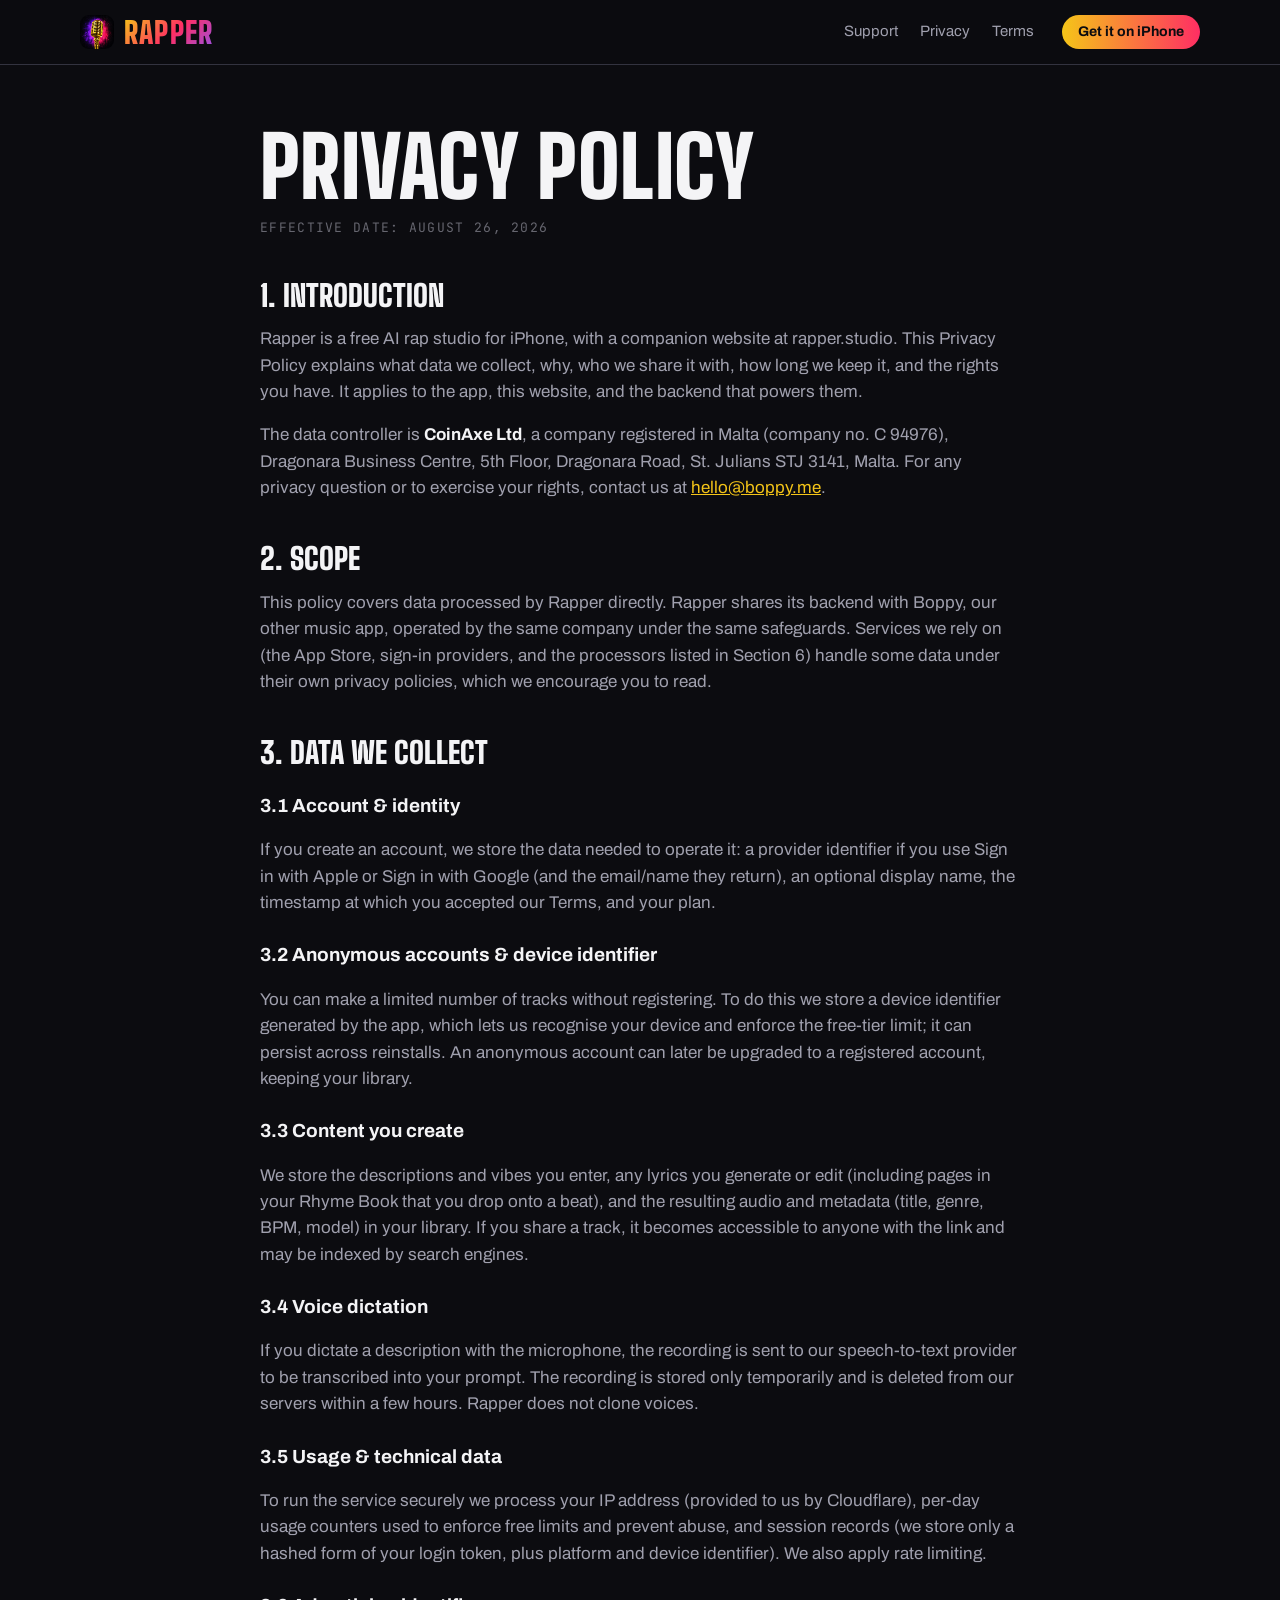
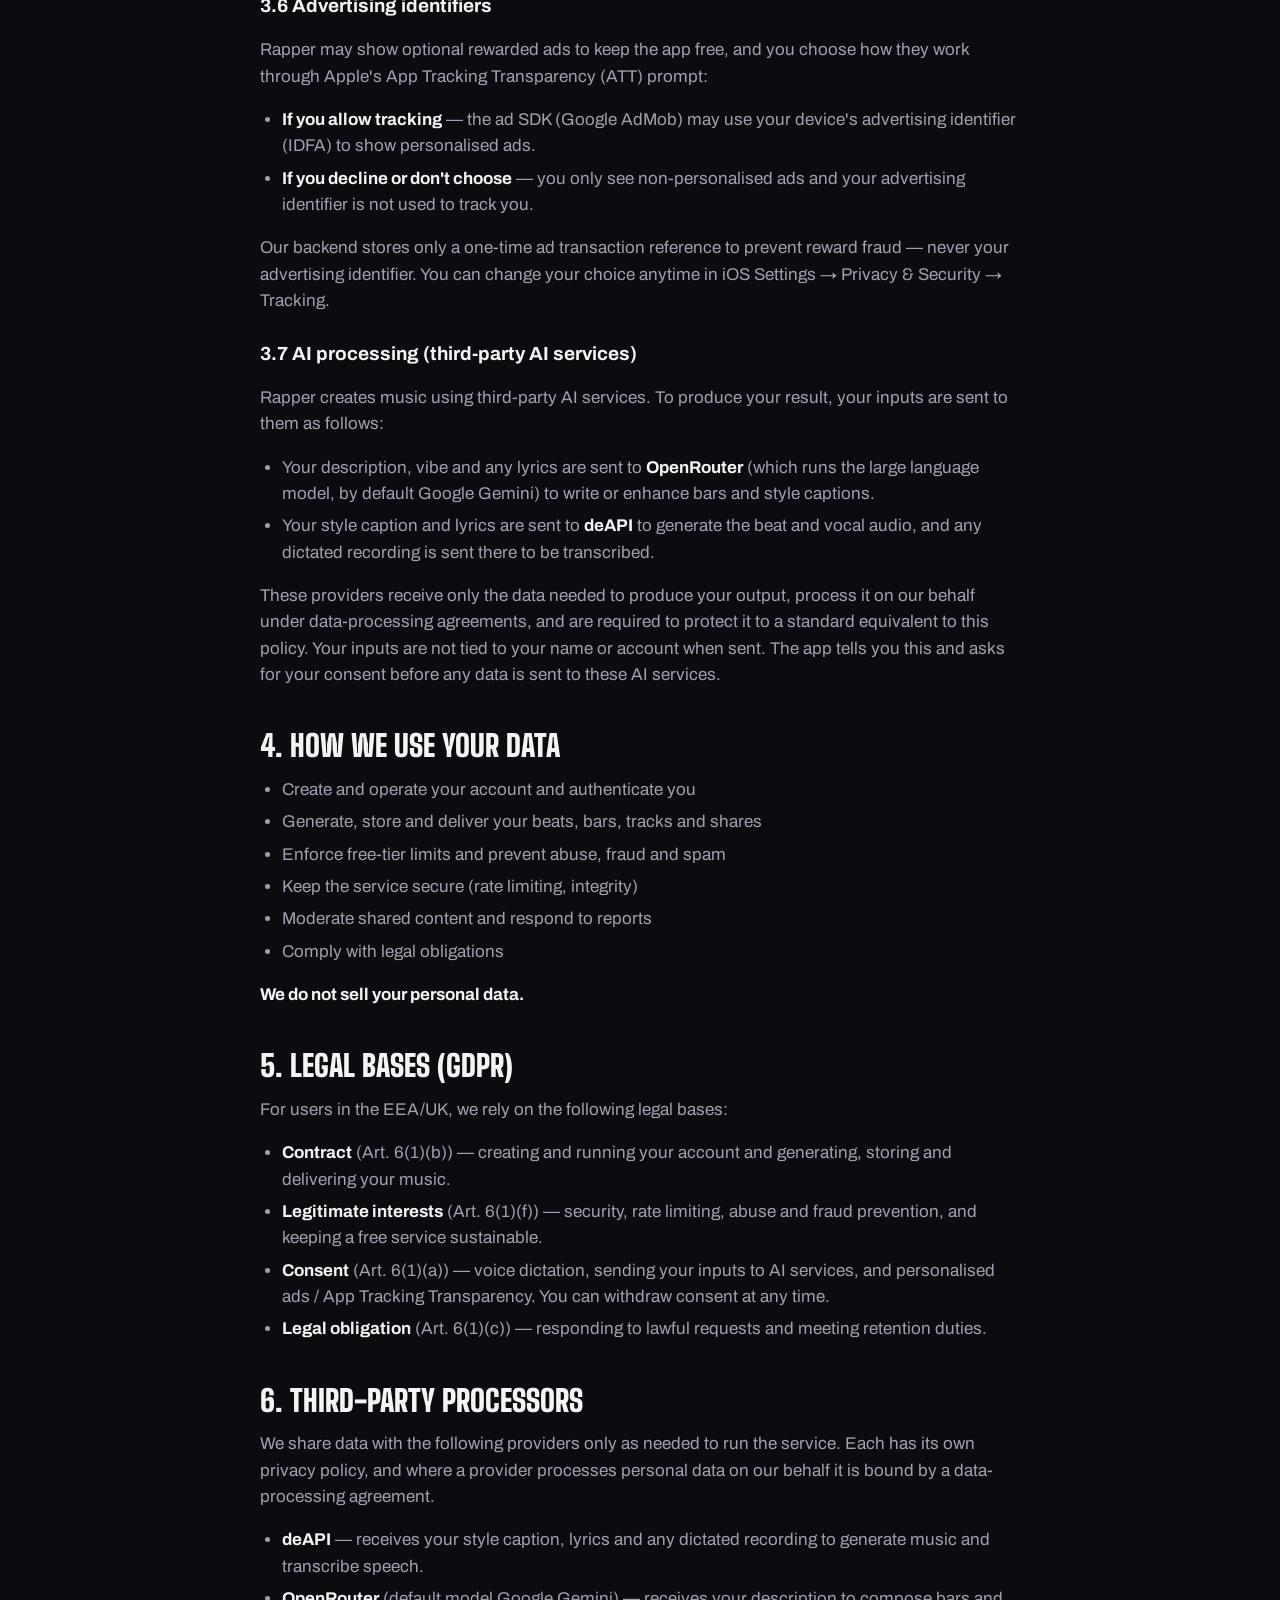
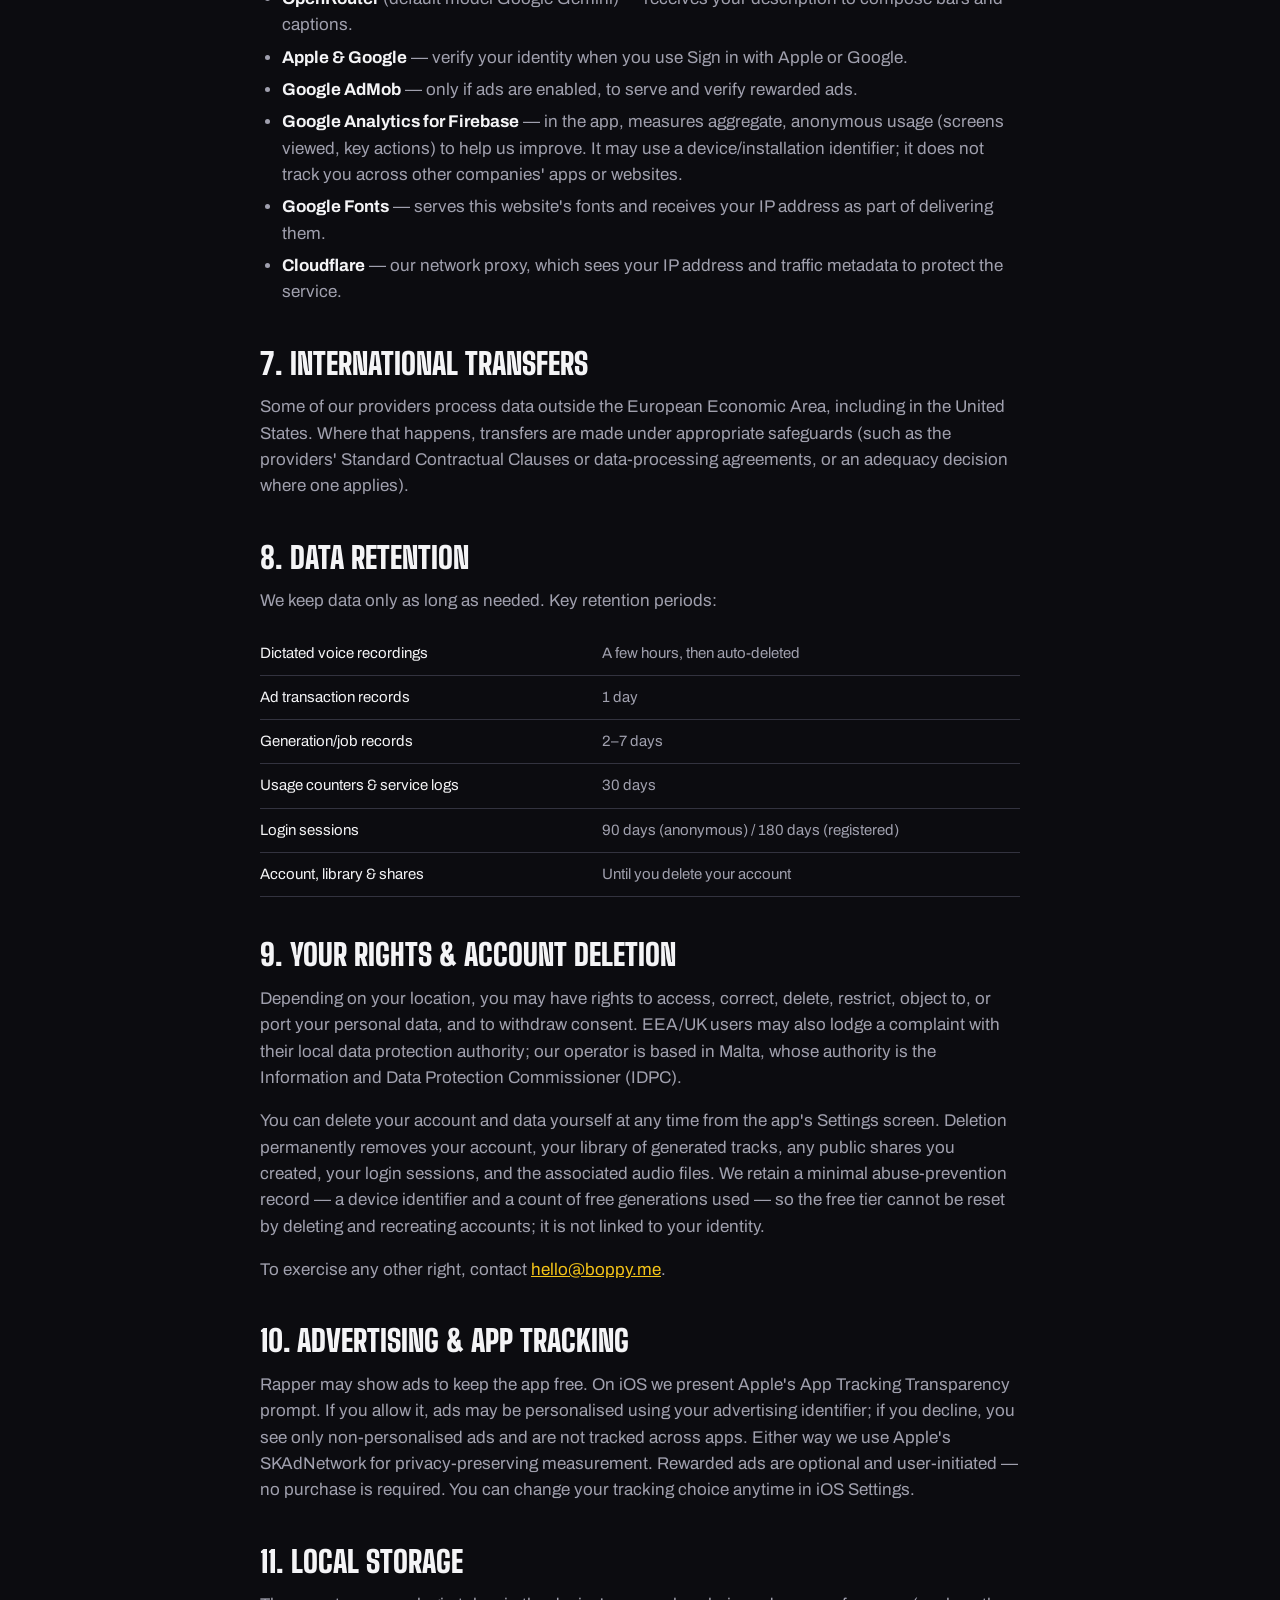
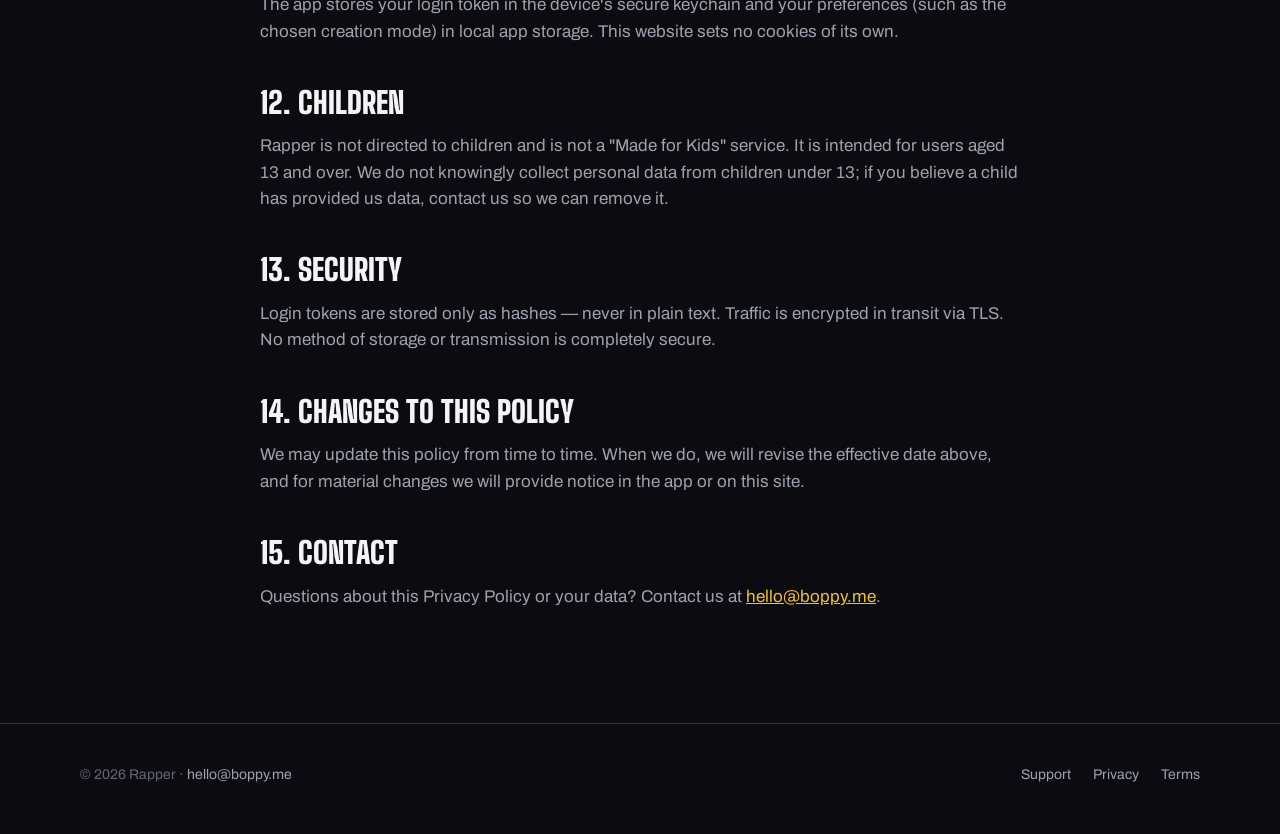
==== privacy.html @ 1fb48055 "rapper.studio — landing, privacy, terms, support Co-Authored-By: Claude Fable 5 <noreply@anthropic.c" ====
<!doctype html><html lang="en"><head><title>Privacy Policy — Rapper</title><meta name="description" content="How Rapper handles your data: what we collect, why, who we share it with, and your rights.">
<meta charset="utf-8">
<meta name="viewport" content="width=device-width, initial-scale=1">
<meta name="theme-color" content="#0C0C10">
<link rel="icon" href="/assets/favicon.png" type="image/png">
<link rel="apple-touch-icon" href="/assets/apple-touch-icon.png">
<link rel="preconnect" href="https://fonts.googleapis.com">
<link rel="preconnect" href="https://fonts.gstatic.com" crossorigin>
<link href="https://fonts.googleapis.com/css2?family=Big+Shoulders+Display:wght@900&family=Archivo:wght@400;700&family=JetBrains+Mono:wght@400;700&display=swap" rel="stylesheet">
<link rel="stylesheet" href="/style.css">
</head><body>
<header class="nav">
  <div class="wrap">
    <a class="wordmark" href="/"><img src="/assets/favicon.png" alt="" width="34" height="34"><span>RAPPER</span></a>
    <nav class="nav-links">
      <a href="/support.html">Support</a>
      <a href="/privacy.html">Privacy</a>
      <a href="/terms.html">Terms</a>
    </nav>
    <a class="btn small" href="https://apps.apple.com/app/id6785290009">Get it on iPhone</a>
  </div>
</header>
<main class="wrap prose">
<h1>Privacy Policy</h1>
<p class="meta">Effective date: August 26, 2026</p>

<h2>1. Introduction</h2>
<p>Rapper is a free AI rap studio for iPhone, with a companion website at rapper.studio. This Privacy Policy explains what data we collect, why, who we share it with, how long we keep it, and the rights you have. It applies to the app, this website, and the backend that powers them.</p>
<p>The data controller is <strong>CoinAxe Ltd</strong>, a company registered in Malta (company no. C 94976), Dragonara Business Centre, 5th Floor, Dragonara Road, St. Julians STJ 3141, Malta. For any privacy question or to exercise your rights, contact us at <a href="mailto:hello@boppy.me">hello@boppy.me</a>.</p>

<h2>2. Scope</h2>
<p>This policy covers data processed by Rapper directly. Rapper shares its backend with Boppy, our other music app, operated by the same company under the same safeguards. Services we rely on (the App Store, sign-in providers, and the processors listed in Section 6) handle some data under their own privacy policies, which we encourage you to read.</p>

<h2>3. Data we collect</h2>
<h3>3.1 Account &amp; identity</h3>
<p>If you create an account, we store the data needed to operate it: a provider identifier if you use Sign in with Apple or Sign in with Google (and the email/name they return), an optional display name, the timestamp at which you accepted our Terms, and your plan.</p>
<h3>3.2 Anonymous accounts &amp; device identifier</h3>
<p>You can make a limited number of tracks without registering. To do this we store a device identifier generated by the app, which lets us recognise your device and enforce the free-tier limit; it can persist across reinstalls. An anonymous account can later be upgraded to a registered account, keeping your library.</p>
<h3>3.3 Content you create</h3>
<p>We store the descriptions and vibes you enter, any lyrics you generate or edit (including pages in your Rhyme Book that you drop onto a beat), and the resulting audio and metadata (title, genre, BPM, model) in your library. If you share a track, it becomes accessible to anyone with the link and may be indexed by search engines.</p>
<h3>3.4 Voice dictation</h3>
<p>If you dictate a description with the microphone, the recording is sent to our speech-to-text provider to be transcribed into your prompt. The recording is stored only temporarily and is deleted from our servers within a few hours. Rapper does not clone voices.</p>
<h3>3.5 Usage &amp; technical data</h3>
<p>To run the service securely we process your IP address (provided to us by Cloudflare), per-day usage counters used to enforce free limits and prevent abuse, and session records (we store only a hashed form of your login token, plus platform and device identifier). We also apply rate limiting.</p>
<h3>3.6 Advertising identifiers</h3>
<p>Rapper may show optional rewarded ads to keep the app free, and you choose how they work through Apple's App Tracking Transparency (ATT) prompt:</p>
<ul>
<li><strong>If you allow tracking</strong> — the ad SDK (Google AdMob) may use your device's advertising identifier (IDFA) to show personalised ads.</li>
<li><strong>If you decline or don't choose</strong> — you only see non-personalised ads and your advertising identifier is not used to track you.</li>
</ul>
<p>Our backend stores only a one-time ad transaction reference to prevent reward fraud — never your advertising identifier. You can change your choice anytime in iOS Settings → Privacy &amp; Security → Tracking.</p>
<h3>3.7 AI processing (third-party AI services)</h3>
<p>Rapper creates music using third-party AI services. To produce your result, your inputs are sent to them as follows:</p>
<ul>
<li>Your description, vibe and any lyrics are sent to <strong>OpenRouter</strong> (which runs the large language model, by default Google Gemini) to write or enhance bars and style captions.</li>
<li>Your style caption and lyrics are sent to <strong>deAPI</strong> to generate the beat and vocal audio, and any dictated recording is sent there to be transcribed.</li>
</ul>
<p>These providers receive only the data needed to produce your output, process it on our behalf under data-processing agreements, and are required to protect it to a standard equivalent to this policy. Your inputs are not tied to your name or account when sent. The app tells you this and asks for your consent before any data is sent to these AI services.</p>

<h2>4. How we use your data</h2>
<ul>
<li>Create and operate your account and authenticate you</li>
<li>Generate, store and deliver your beats, bars, tracks and shares</li>
<li>Enforce free-tier limits and prevent abuse, fraud and spam</li>
<li>Keep the service secure (rate limiting, integrity)</li>
<li>Moderate shared content and respond to reports</li>
<li>Comply with legal obligations</li>
</ul>
<p><strong>We do not sell your personal data.</strong></p>

<h2>5. Legal bases (GDPR)</h2>
<p>For users in the EEA/UK, we rely on the following legal bases:</p>
<ul>
<li><strong>Contract</strong> (Art. 6(1)(b)) — creating and running your account and generating, storing and delivering your music.</li>
<li><strong>Legitimate interests</strong> (Art. 6(1)(f)) — security, rate limiting, abuse and fraud prevention, and keeping a free service sustainable.</li>
<li><strong>Consent</strong> (Art. 6(1)(a)) — voice dictation, sending your inputs to AI services, and personalised ads / App Tracking Transparency. You can withdraw consent at any time.</li>
<li><strong>Legal obligation</strong> (Art. 6(1)(c)) — responding to lawful requests and meeting retention duties.</li>
</ul>

<h2>6. Third-party processors</h2>
<p>We share data with the following providers only as needed to run the service. Each has its own privacy policy, and where a provider processes personal data on our behalf it is bound by a data-processing agreement.</p>
<ul>
<li><strong>deAPI</strong> — receives your style caption, lyrics and any dictated recording to generate music and transcribe speech.</li>
<li><strong>OpenRouter</strong> (default model Google Gemini) — receives your description to compose bars and captions.</li>
<li><strong>Apple &amp; Google</strong> — verify your identity when you use Sign in with Apple or Google.</li>
<li><strong>Google AdMob</strong> — only if ads are enabled, to serve and verify rewarded ads.</li>
<li><strong>Google Analytics for Firebase</strong> — in the app, measures aggregate, anonymous usage (screens viewed, key actions) to help us improve. It may use a device/installation identifier; it does not track you across other companies' apps or websites.</li>
<li><strong>Google Fonts</strong> — serves this website's fonts and receives your IP address as part of delivering them.</li>
<li><strong>Cloudflare</strong> — our network proxy, which sees your IP address and traffic metadata to protect the service.</li>
</ul>

<h2>7. International transfers</h2>
<p>Some of our providers process data outside the European Economic Area, including in the United States. Where that happens, transfers are made under appropriate safeguards (such as the providers' Standard Contractual Clauses or data-processing agreements, or an adequacy decision where one applies).</p>

<h2>8. Data retention</h2>
<p>We keep data only as long as needed. Key retention periods:</p>
<table>
<tr><td>Dictated voice recordings</td><td>A few hours, then auto-deleted</td></tr>
<tr><td>Ad transaction records</td><td>1 day</td></tr>
<tr><td>Generation/job records</td><td>2–7 days</td></tr>
<tr><td>Usage counters &amp; service logs</td><td>30 days</td></tr>
<tr><td>Login sessions</td><td>90 days (anonymous) / 180 days (registered)</td></tr>
<tr><td>Account, library &amp; shares</td><td>Until you delete your account</td></tr>
</table>

<h2>9. Your rights &amp; account deletion</h2>
<p>Depending on your location, you may have rights to access, correct, delete, restrict, object to, or port your personal data, and to withdraw consent. EEA/UK users may also lodge a complaint with their local data protection authority; our operator is based in Malta, whose authority is the Information and Data Protection Commissioner (IDPC).</p>
<p>You can delete your account and data yourself at any time from the app's Settings screen. Deletion permanently removes your account, your library of generated tracks, any public shares you created, your login sessions, and the associated audio files. We retain a minimal abuse-prevention record — a device identifier and a count of free generations used — so the free tier cannot be reset by deleting and recreating accounts; it is not linked to your identity.</p>
<p>To exercise any other right, contact <a href="mailto:hello@boppy.me">hello@boppy.me</a>.</p>

<h2>10. Advertising &amp; App Tracking</h2>
<p>Rapper may show ads to keep the app free. On iOS we present Apple's App Tracking Transparency prompt. If you allow it, ads may be personalised using your advertising identifier; if you decline, you see only non-personalised ads and are not tracked across apps. Either way we use Apple's SKAdNetwork for privacy-preserving measurement. Rewarded ads are optional and user-initiated — no purchase is required. You can change your tracking choice anytime in iOS Settings.</p>

<h2>11. Local storage</h2>
<p>The app stores your login token in the device's secure keychain and your preferences (such as the chosen creation mode) in local app storage. This website sets no cookies of its own.</p>

<h2>12. Children</h2>
<p>Rapper is not directed to children and is not a "Made for Kids" service. It is intended for users aged 13 and over. We do not knowingly collect personal data from children under 13; if you believe a child has provided us data, contact us so we can remove it.</p>

<h2>13. Security</h2>
<p>Login tokens are stored only as hashes — never in plain text. Traffic is encrypted in transit via TLS. No method of storage or transmission is completely secure.</p>

<h2>14. Changes to this policy</h2>
<p>We may update this policy from time to time. When we do, we will revise the effective date above, and for material changes we will provide notice in the app or on this site.</p>

<h2>15. Contact</h2>
<p>Questions about this Privacy Policy or your data? Contact us at <a href="mailto:hello@boppy.me">hello@boppy.me</a>.</p>
</main>
<footer>
  <div class="wrap">
    <span>© 2026 Rapper · <a href="mailto:hello@boppy.me">hello@boppy.me</a></span>
    <nav>
      <a href="/support.html">Support</a>
      <a href="/privacy.html">Privacy</a>
      <a href="/terms.html">Terms</a>
    </nav>
  </div>
</footer>
</body>
</html>
---- style.css ----
/* rapper.studio — palette lifted straight from the app's Theme.swift */
:root {
  --ink: #0C0C10;
  --ink-2: #141019;
  --surface: #16161D;
  --surface-2: #1F1F29;
  --border: #33333F;
  --gold: #F5C518;
  --magenta: #FF2E63;
  --violet: #9D4EDD;
  --lime: #D7FF3E;
  --text: #F4F4F6;
  --text-2: #A0A0AE;
  --muted: #66666F;
  --display: "Big Shoulders Display", "Arial Narrow", Impact, sans-serif;
  --body: "Archivo", "Helvetica Neue", Arial, sans-serif;
  --mono: "JetBrains Mono", "SF Mono", Menlo, monospace;
  --warm: linear-gradient(90deg, var(--gold), var(--magenta));
  --brand: linear-gradient(135deg, var(--gold), var(--magenta) 55%, var(--violet));
  --max: 1120px;
}

*, *::before, *::after { box-sizing: border-box; }
html { scroll-behavior: smooth; }
body {
  margin: 0;
  background: var(--ink);
  color: var(--text);
  font-family: var(--body);
  font-size: 17px;
  line-height: 1.55;
  -webkit-font-smoothing: antialiased;
}
a { color: inherit; }
img { max-width: 100%; display: block; }
:focus-visible { outline: 2px solid var(--gold); outline-offset: 3px; border-radius: 4px; }

.wrap { width: min(var(--max), calc(100% - 40px)); margin: 0 auto; }

/* ---------- nav ---------- */
.nav {
  position: sticky; top: 0; z-index: 10;
  background: color-mix(in srgb, var(--ink) 82%, transparent);
  backdrop-filter: blur(14px);
  border-bottom: 1px solid var(--border);
}
.nav .wrap { display: flex; align-items: center; gap: 28px; height: 64px; }
.wordmark {
  display: inline-flex; align-items: center; gap: 10px;
  text-decoration: none; font-family: var(--display); font-weight: 900;
  font-size: 30px; letter-spacing: 0.04em; line-height: 1;
}
.wordmark img { width: 34px; height: 34px; border-radius: 9px; }
.wordmark span {
  background: var(--brand); -webkit-background-clip: text; background-clip: text; color: transparent;
}
.nav-links { display: flex; gap: 22px; margin-left: auto; font-size: 15px; color: var(--text-2); }
.nav-links a { text-decoration: none; }
.nav-links a:hover { color: var(--text); }
.btn {
  display: inline-flex; align-items: center; gap: 9px;
  padding: 13px 22px; border-radius: 999px; text-decoration: none;
  font-weight: 700; font-size: 16px; line-height: 1; color: #0C0C10;
  background: var(--warm); border: 0; cursor: pointer;
  transition: transform .15s ease, box-shadow .15s ease;
}
.btn:hover { transform: translateY(-1px); box-shadow: 0 10px 30px rgba(255, 46, 99, .28); }
.btn.small { padding: 10px 16px; font-size: 14px; }
.btn.ghost { background: var(--surface-2); color: var(--text); border: 1px solid var(--border); }
.btn.ghost:hover { box-shadow: none; border-color: var(--text-2); }

/* ---------- hero ---------- */
.hero { position: relative; overflow: hidden; padding: 72px 0 40px; }
.hero::before {
  content: ""; position: absolute; inset: -20% -10% auto -10%; height: 90%;
  background:
    radial-gradient(40% 55% at 72% 40%, rgba(157, 78, 221, .32), transparent 70%),
    radial-gradient(30% 45% at 82% 70%, rgba(255, 46, 99, .22), transparent 70%),
    radial-gradient(35% 45% at 20% 30%, rgba(245, 197, 24, .12), transparent 70%);
  pointer-events: none;
}
.hero .wrap { position: relative; display: grid; grid-template-columns: 1.15fr .85fr; gap: 48px; align-items: center; }
.eyebrow {
  font-family: var(--mono); font-size: 12px; letter-spacing: .18em; text-transform: uppercase;
  color: var(--gold); margin: 0 0 18px;
}
h1 {
  font-family: var(--display); font-weight: 900; text-transform: uppercase;
  font-size: clamp(64px, 9.5vw, 128px); line-height: .9; letter-spacing: .005em; margin: 0 0 24px;
}
h1 em { font-style: normal; background: var(--brand); -webkit-background-clip: text; background-clip: text; color: transparent; }
.lede { font-size: 20px; color: var(--text-2); max-width: 520px; margin: 0 0 30px; }
.cta-row { display: flex; flex-wrap: wrap; align-items: center; gap: 14px; }
.cta-note { font-size: 14px; color: var(--muted); }
.phone {
  width: min(340px, 100%); margin: 0 auto; border-radius: 44px; overflow: hidden;
  border: 1px solid var(--border); box-shadow: 0 40px 90px rgba(0,0,0,.6), 0 0 0 6px #050507;
  background: #050507;
}
.hero .phone { animation: float 7s ease-in-out infinite; }
@keyframes float { 0%, 100% { transform: translateY(0) rotate(-1.2deg); } 50% { transform: translateY(-12px) rotate(-1.2deg); } }

/* ---------- ticker (signature) ---------- */
.ticker {
  border-top: 1px solid var(--border); border-bottom: 1px solid var(--border);
  overflow: hidden; white-space: nowrap; padding: 14px 0;
  font-family: var(--mono); font-size: 14px; letter-spacing: .08em; text-transform: uppercase;
  background: var(--ink-2);
}
.ticker-track { display: inline-flex; gap: 0; animation: slide 46s linear infinite; }
.ticker span { display: inline-block; padding: 0 28px; color: var(--text-2); }
.ticker b { color: var(--gold); font-weight: 700; }
.ticker i { font-style: normal; color: var(--magenta); }
@keyframes slide { to { transform: translateX(-50%); } }

/* ---------- sections ---------- */
section { padding: 96px 0; }
.section-head { max-width: 640px; margin-bottom: 48px; }
h2 {
  font-family: var(--display); font-weight: 900; text-transform: uppercase;
  font-size: clamp(44px, 6vw, 76px); line-height: .92; margin: 0 0 16px;
}
.section-head p { color: var(--text-2); font-size: 18px; margin: 0; }

/* two ways in */
.modes { display: grid; grid-template-columns: 1fr 1fr; gap: 28px; }
.mode {
  background: var(--surface); border: 1px solid var(--border); border-radius: 28px;
  padding: 36px; display: grid; grid-template-rows: auto 1fr auto; gap: 22px;
}
.mode .tag {
  display: inline-flex; align-items: center; gap: 8px; width: max-content;
  font-family: var(--mono); font-size: 12px; letter-spacing: .14em; text-transform: uppercase;
  padding: 7px 12px; border-radius: 999px; background: var(--surface-2); color: var(--text-2);
}
.mode .tag.hot { background: var(--warm); color: #0C0C10; font-weight: 700; }
.mode h3 { font-family: var(--display); font-weight: 900; text-transform: uppercase; font-size: 40px; line-height: .95; margin: 0; }
.mode p { color: var(--text-2); margin: 0; }
.stages { list-style: none; padding: 0; margin: 6px 0 0; display: grid; gap: 12px; }
.stages li { display: grid; grid-template-columns: 34px 1fr; gap: 12px; align-items: baseline; }
.stages .num {
  font-family: var(--mono); font-size: 12px; font-weight: 700; padding: 3px 6px; border-radius: 6px;
  background: var(--warm); color: #0C0C10; text-align: center;
}
.stages b { font-family: var(--display); font-size: 20px; letter-spacing: .06em; text-transform: uppercase; }
.stages span { display: block; color: var(--text-2); font-size: 15px; }
.mode .phone { width: min(260px, 100%); border-radius: 34px; margin-top: 8px; }
.mode-shot { display: flex; justify-content: center; align-items: flex-end; overflow: hidden; max-height: 380px; border-radius: 24px; }

/* booth */
.booth { display: grid; grid-template-columns: repeat(3, 1fr); gap: 24px; }
.card { background: var(--surface); border: 1px solid var(--border); border-radius: 24px; overflow: hidden; }
.card .shot { height: 360px; overflow: hidden; display: flex; justify-content: center; align-items: flex-start; padding: 28px 28px 0; background: linear-gradient(180deg, var(--surface-2), var(--surface)); }
.card .phone { width: 220px; border-radius: 30px; box-shadow: 0 24px 50px rgba(0,0,0,.55); }
.card .body { padding: 24px 26px 28px; }
.card h3 { font-family: var(--display); font-weight: 900; text-transform: uppercase; font-size: 30px; margin: 0 0 8px; line-height: 1; }
.card p { color: var(--text-2); margin: 0; font-size: 15px; }

/* free block */
.free { background: var(--surface); border: 1px solid var(--border); border-radius: 32px; padding: 56px; display: grid; grid-template-columns: 1.2fr .8fr; gap: 40px; align-items: center; }
.free ul { list-style: none; padding: 0; margin: 0; display: grid; gap: 12px; }
.free li { display: flex; gap: 12px; align-items: flex-start; color: var(--text-2); }
.free li::before { content: "▲"; color: var(--lime); font-size: 10px; margin-top: 7px; }
.free .cta-row { justify-content: flex-end; }

/* legal + support prose */
.prose { max-width: 760px; padding: 64px 0 96px; }
.prose h1 { font-size: clamp(48px, 7vw, 84px); margin-bottom: 8px; }
.prose .meta { font-family: var(--mono); font-size: 13px; color: var(--muted); letter-spacing: .1em; text-transform: uppercase; margin-bottom: 40px; }
.prose h2 { font-size: 30px; margin: 44px 0 12px; }
.prose h3 { font-size: 19px; margin: 24px 0 8px; }
.prose p, .prose li { color: var(--text-2); }
.prose strong { color: var(--text); }
.prose a { color: var(--gold); }
.prose table { width: 100%; border-collapse: collapse; font-size: 15px; }
.prose td { padding: 10px 0; border-bottom: 1px solid var(--border); color: var(--text-2); vertical-align: top; }
.prose td:first-child { color: var(--text); width: 45%; padding-right: 16px; }
.prose ul { padding-left: 22px; }
.prose li { margin: 6px 0; }
.faq details { border-top: 1px solid var(--border); padding: 18px 0; }
.faq details:last-child { border-bottom: 1px solid var(--border); }
.faq summary { cursor: pointer; font-weight: 700; color: var(--text); font-size: 18px; list-style: none; display: flex; justify-content: space-between; gap: 16px; }
.faq summary::after { content: "+"; color: var(--gold); font-family: var(--mono); }
.faq details[open] summary::after { content: "–"; }
.faq details p { margin: 12px 0 0; }

/* footer */
footer { border-top: 1px solid var(--border); padding: 40px 0 48px; color: var(--muted); font-size: 14px; }
footer .wrap { display: flex; flex-wrap: wrap; gap: 20px 32px; align-items: center; }
footer nav { display: flex; gap: 22px; margin-left: auto; }
footer a { text-decoration: none; color: var(--text-2); }
footer a:hover { color: var(--text); }

/* ---------- responsive ---------- */
@media (max-width: 900px) {
  .hero .wrap { grid-template-columns: 1fr; gap: 40px; }
  .hero { padding-top: 48px; }
  .modes, .booth { grid-template-columns: 1fr; }
  .free { grid-template-columns: 1fr; padding: 36px; }
  .free .cta-row { justify-content: flex-start; }
  .nav-links { display: none; }
  section { padding: 72px 0; }
}
@media (prefers-reduced-motion: reduce) {
  .hero .phone, .ticker-track { animation: none; }
  html { scroll-behavior: auto; }
}
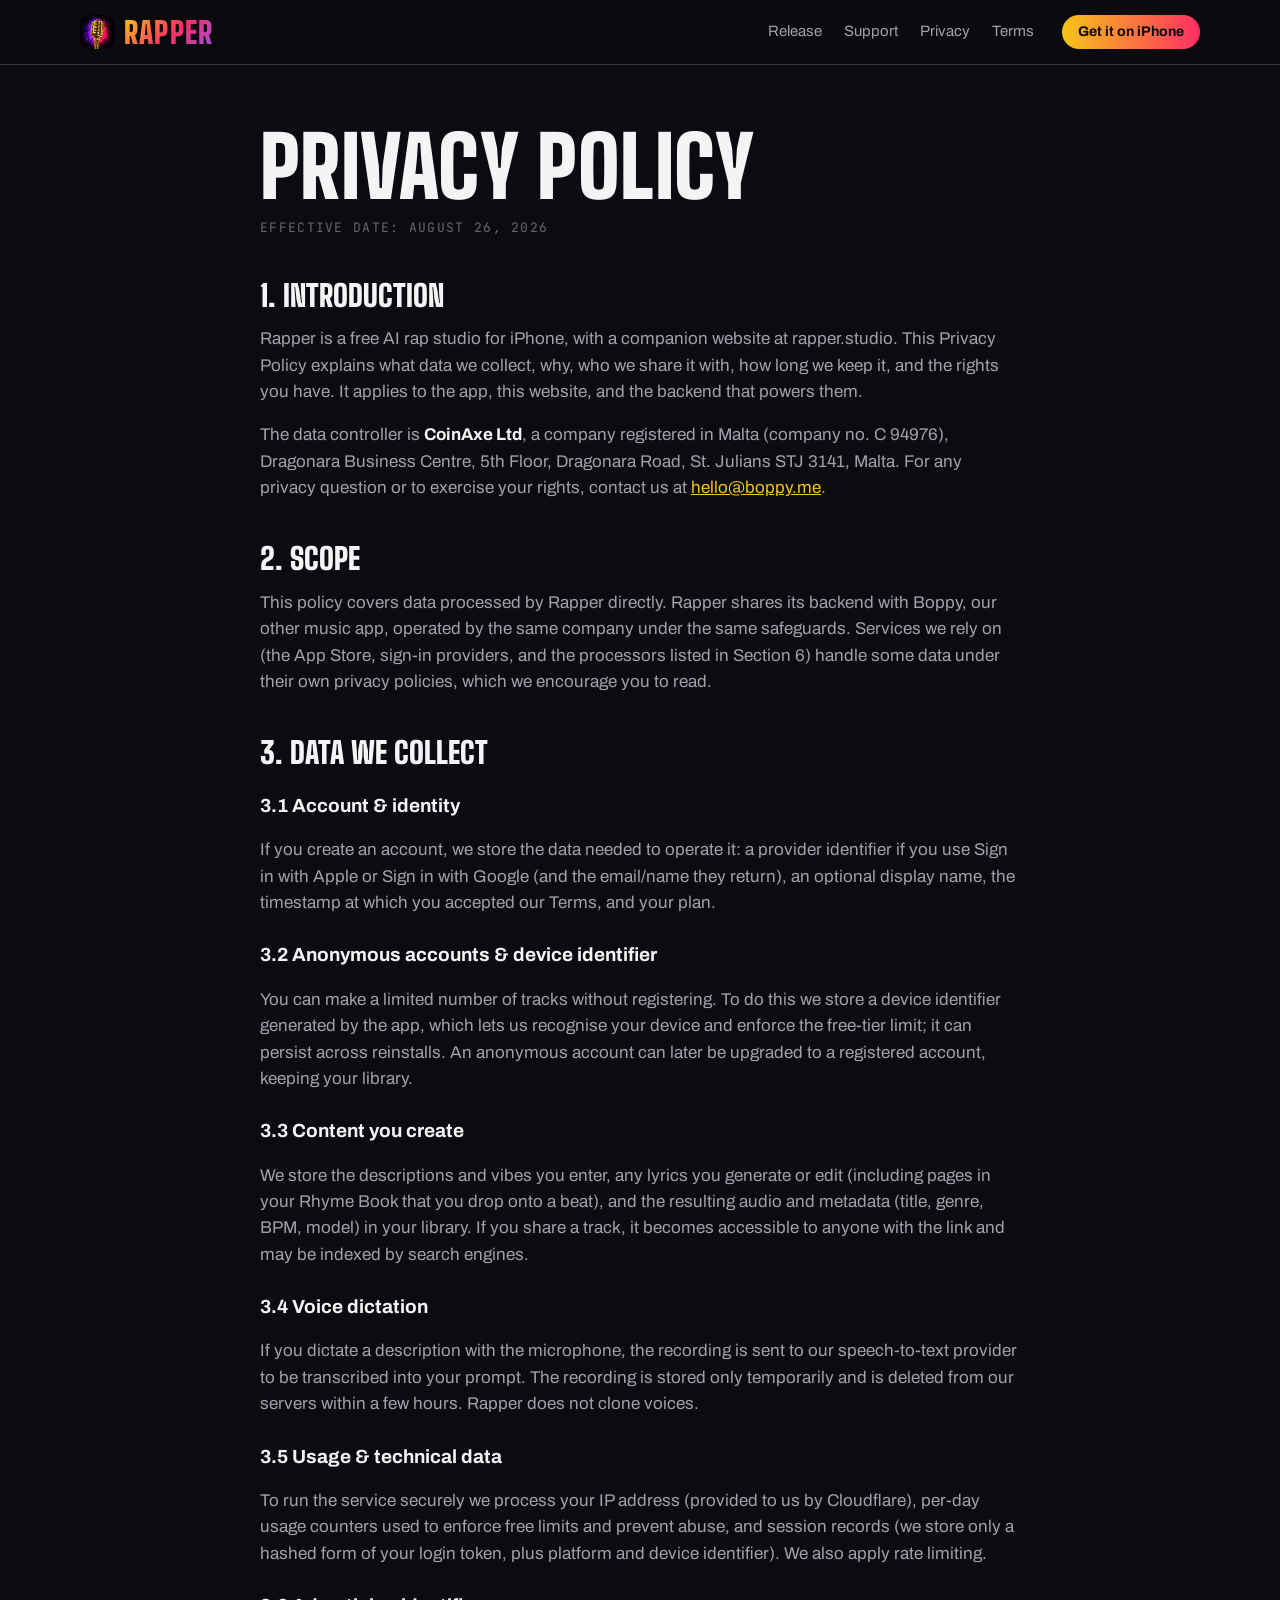
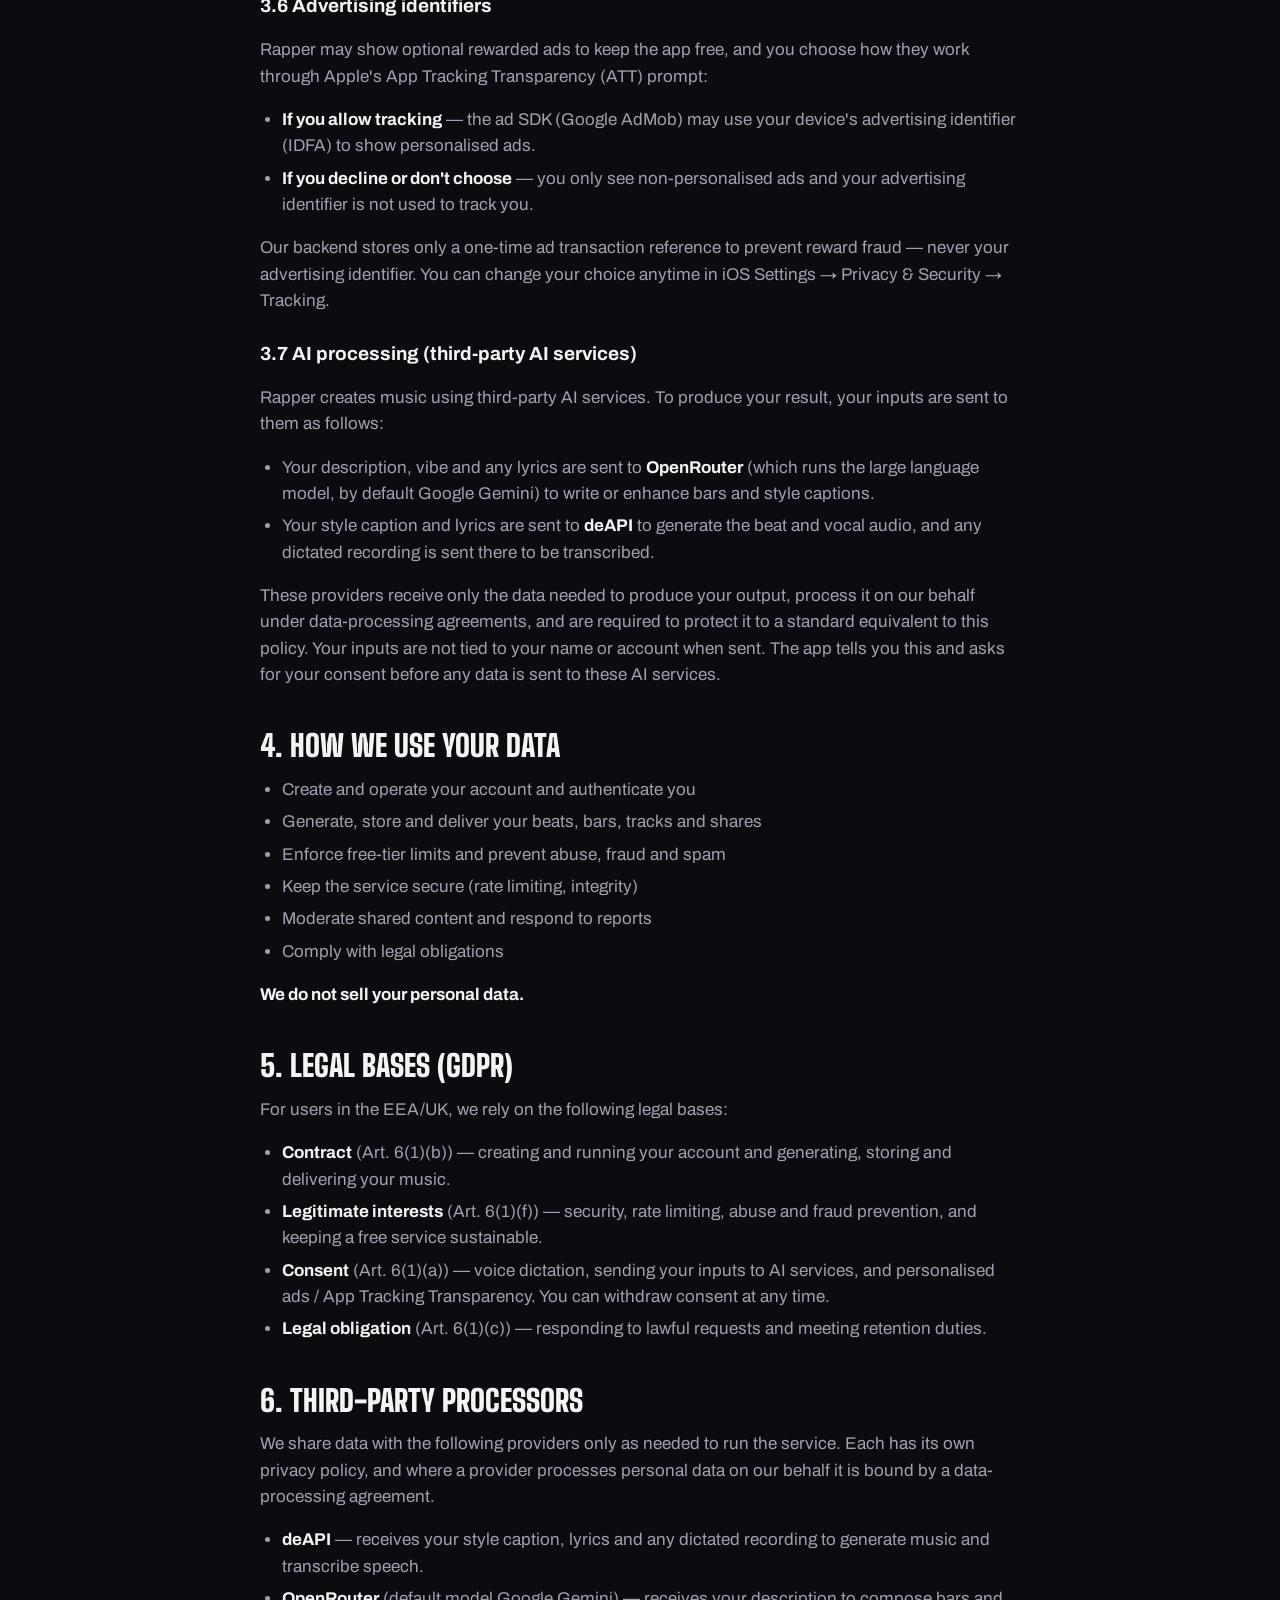
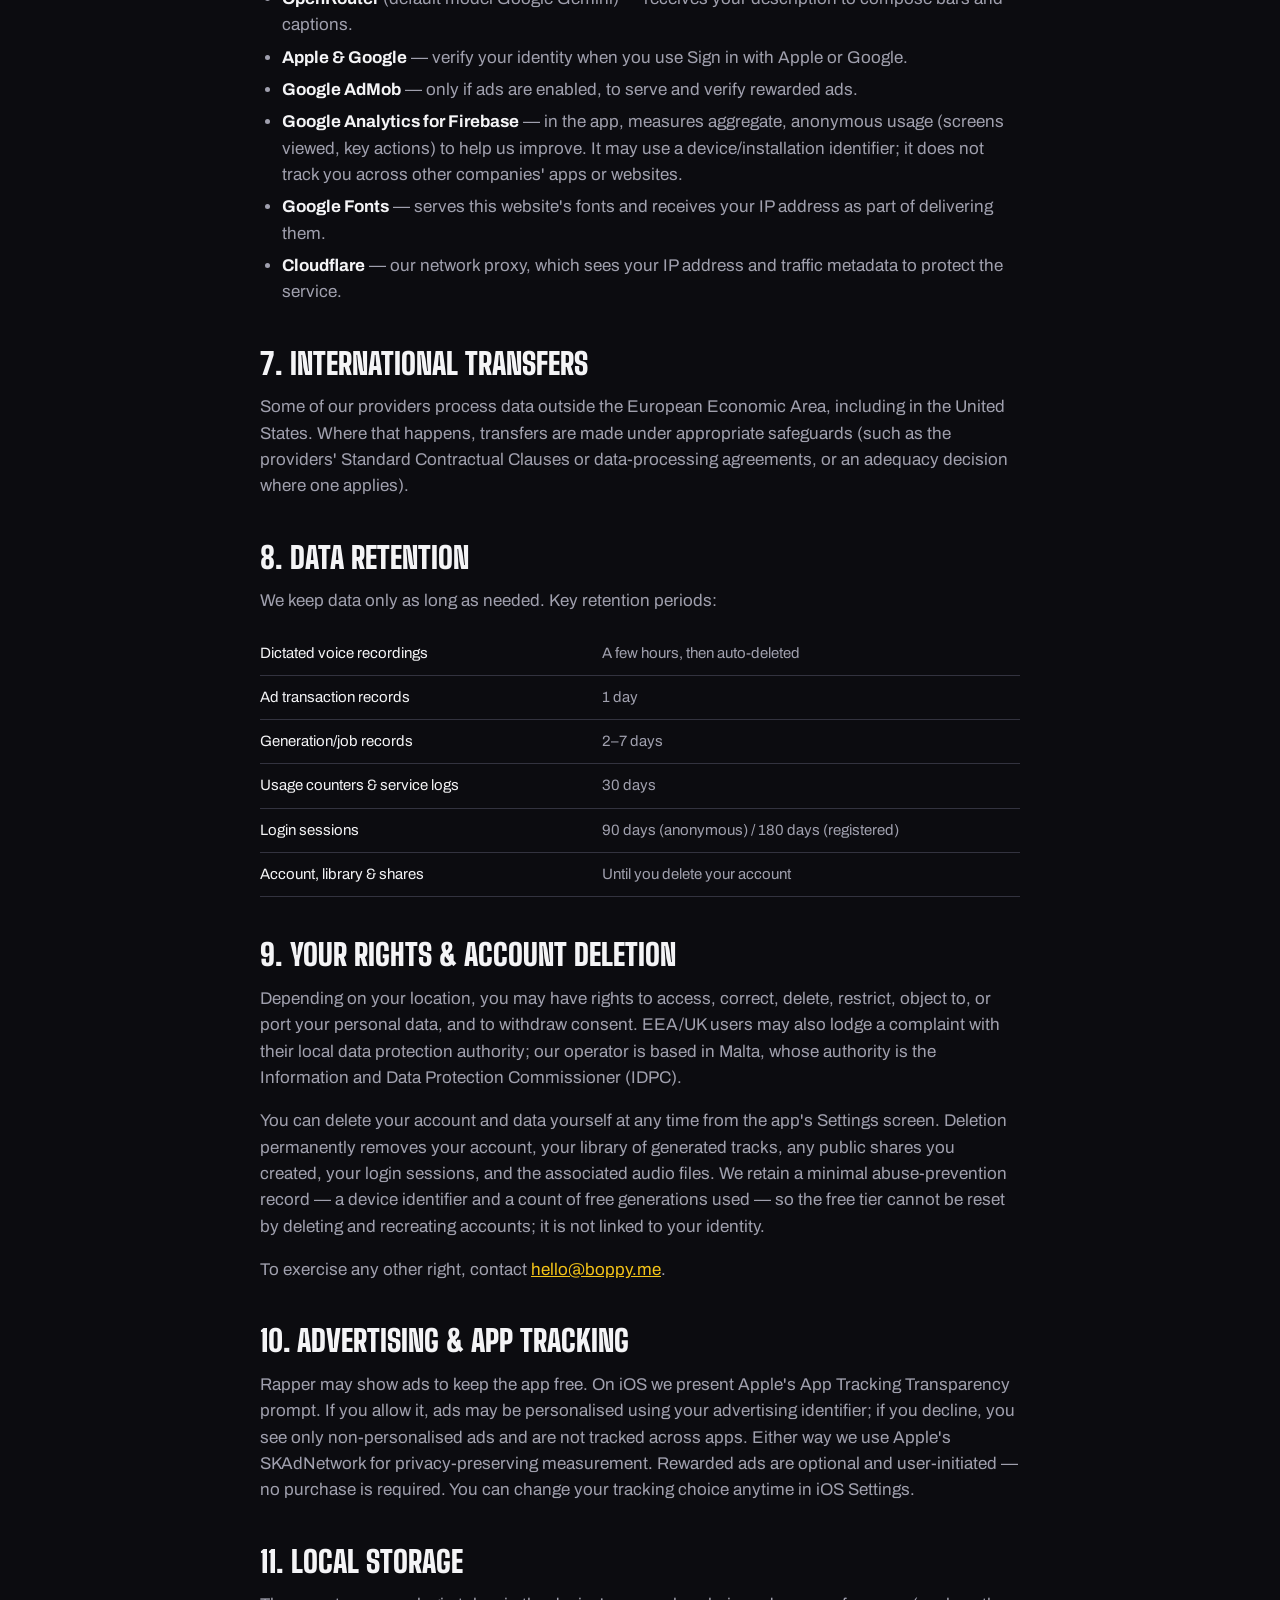
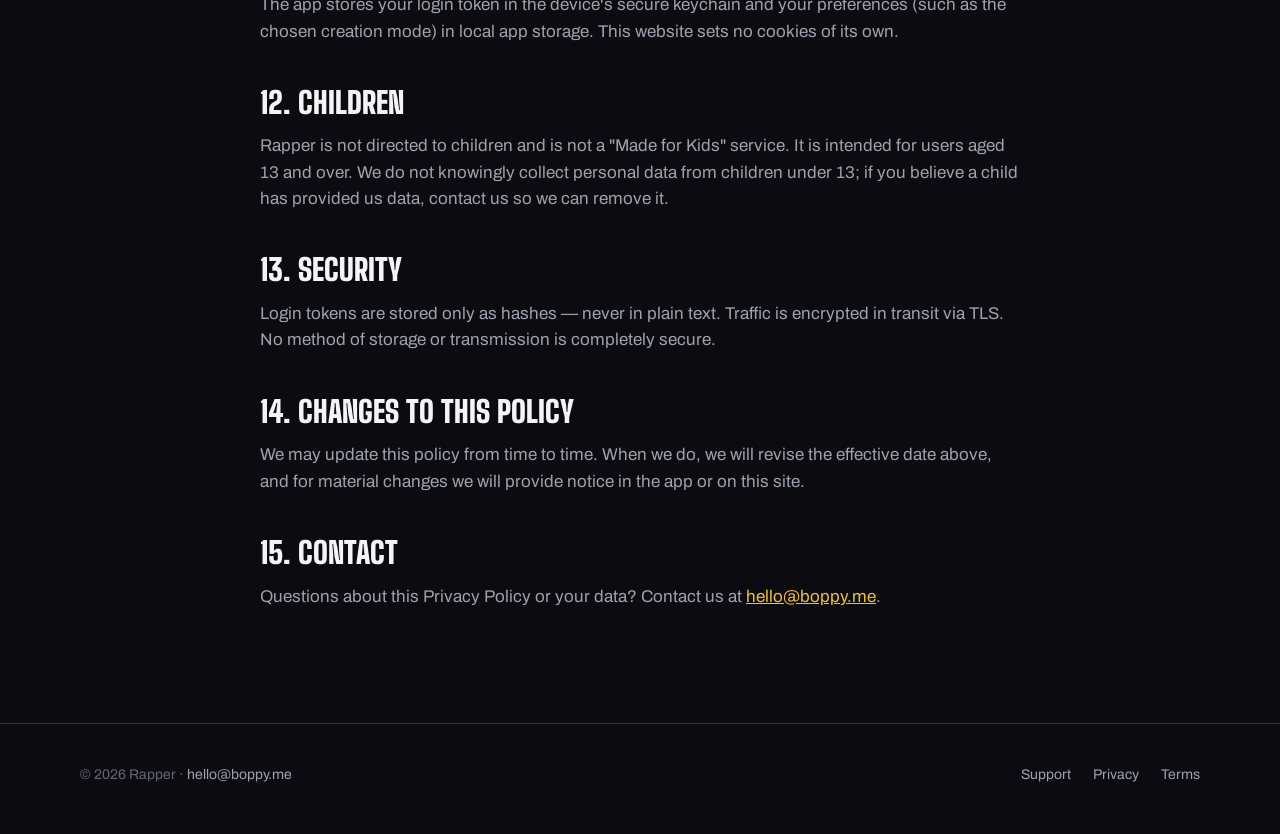
==== commit d920fe7d: "Add 'Release your track' guide — export, distributors, AI disclosure, honest audio-quality note" ====
--- a/privacy.html
+++ b/privacy.html
@@ -7,12 +7,13 @@
 <link rel="preconnect" href="https://fonts.googleapis.com">
 <link rel="preconnect" href="https://fonts.gstatic.com" crossorigin>
 <link href="https://fonts.googleapis.com/css2?family=Big+Shoulders+Display:wght@900&family=Archivo:wght@400;700&family=JetBrains+Mono:wght@400;700&display=swap" rel="stylesheet">
-<link rel="stylesheet" href="/style.css">
+<link rel="stylesheet" href="/style.css?v=202608271322">
 </head><body>
 <header class="nav">
   <div class="wrap">
     <a class="wordmark" href="/"><img src="/assets/favicon.png" alt="" width="34" height="34"><span>RAPPER</span></a>
     <nav class="nav-links">
+      <a href="/release.html">Release</a>
       <a href="/support.html">Support</a>
       <a href="/privacy.html">Privacy</a>
       <a href="/terms.html">Terms</a>
--- a/style.css
+++ b/style.css
@@ -32,7 +32,7 @@
   -webkit-font-smoothing: antialiased;
 }
 a { color: inherit; }
-img { max-width: 100%; display: block; }
+img { max-width: 100%; height: auto; display: block; }
 :focus-visible { outline: 2px solid var(--gold); outline-offset: 3px; border-radius: 4px; }
 
 .wrap { width: min(var(--max), calc(100% - 40px)); margin: 0 auto; }
@@ -93,10 +93,11 @@
 .cta-row { display: flex; flex-wrap: wrap; align-items: center; gap: 14px; }
 .cta-note { font-size: 14px; color: var(--muted); }
 .phone {
-  width: min(340px, 100%); margin: 0 auto; border-radius: 44px; overflow: hidden;
-  border: 1px solid var(--border); box-shadow: 0 40px 90px rgba(0,0,0,.6), 0 0 0 6px #050507;
-  background: #050507;
-}
+  width: min(380px, 100%); aspect-ratio: 800 / 1734; margin: 0 auto;
+  border-radius: 44px; overflow: hidden; background: #050507;
+  border: 1px solid var(--border); box-shadow: 0 40px 90px rgba(0,0,0,.6), 0 0 0 7px #050507, 0 0 0 8px #2a2a36;
+}
+.phone img { width: 100%; height: 100%; object-fit: cover; }
 .hero .phone { animation: float 7s ease-in-out infinite; }
 @keyframes float { 0%, 100% { transform: translateY(0) rotate(-1.2deg); } 50% { transform: translateY(-12px) rotate(-1.2deg); } }
 
@@ -126,14 +127,16 @@
 .modes { display: grid; grid-template-columns: 1fr 1fr; gap: 28px; }
 .mode {
   background: var(--surface); border: 1px solid var(--border); border-radius: 28px;
-  padding: 36px; display: grid; grid-template-rows: auto 1fr auto; gap: 22px;
+  padding: 36px; display: flex; flex-direction: column; gap: 22px;
 }
 .mode .tag {
   display: inline-flex; align-items: center; gap: 8px; width: max-content;
-  font-family: var(--mono); font-size: 12px; letter-spacing: .14em; text-transform: uppercase;
-  padding: 7px 12px; border-radius: 999px; background: var(--surface-2); color: var(--text-2);
-}
-.mode .tag.hot { background: var(--warm); color: #0C0C10; font-weight: 700; }
+  font-family: var(--mono); font-size: 13px; font-weight: 700; letter-spacing: .14em; text-transform: uppercase;
+  padding: 9px 14px; border-radius: 999px; color: #fff;
+  background: linear-gradient(90deg, var(--violet), #6E2FB5);
+  box-shadow: 0 0 0 1px rgba(157, 78, 221, .5), 0 8px 24px rgba(157, 78, 221, .35);
+}
+.mode .tag.hot { background: var(--warm); color: #0C0C10; box-shadow: 0 8px 24px rgba(255, 46, 99, .3); }
 .mode h3 { font-family: var(--display); font-weight: 900; text-transform: uppercase; font-size: 40px; line-height: .95; margin: 0; }
 .mode p { color: var(--text-2); margin: 0; }
 .stages { list-style: none; padding: 0; margin: 6px 0 0; display: grid; gap: 12px; }
@@ -144,14 +147,14 @@
 }
 .stages b { font-family: var(--display); font-size: 20px; letter-spacing: .06em; text-transform: uppercase; }
 .stages span { display: block; color: var(--text-2); font-size: 15px; }
-.mode .phone { width: min(260px, 100%); border-radius: 34px; margin-top: 8px; }
-.mode-shot { display: flex; justify-content: center; align-items: flex-end; overflow: hidden; max-height: 380px; border-radius: 24px; }
+.mode .phone { width: min(300px, 100%); border-radius: 36px; }
+.mode-shot { margin-top: auto; padding-top: 12px; display: flex; justify-content: center; }
 
 /* booth */
 .booth { display: grid; grid-template-columns: repeat(3, 1fr); gap: 24px; }
 .card { background: var(--surface); border: 1px solid var(--border); border-radius: 24px; overflow: hidden; }
-.card .shot { height: 360px; overflow: hidden; display: flex; justify-content: center; align-items: flex-start; padding: 28px 28px 0; background: linear-gradient(180deg, var(--surface-2), var(--surface)); }
-.card .phone { width: 220px; border-radius: 30px; box-shadow: 0 24px 50px rgba(0,0,0,.55); }
+.card .shot { display: flex; justify-content: center; padding: 28px 28px 8px; background: linear-gradient(180deg, var(--surface-2), var(--surface)); }
+.card .phone { width: 240px; border-radius: 30px; box-shadow: 0 24px 50px rgba(0,0,0,.55), 0 0 0 6px #050507, 0 0 0 7px #2a2a36; }
 .card .body { padding: 24px 26px 28px; }
 .card h3 { font-family: var(--display); font-weight: 900; text-transform: uppercase; font-size: 30px; margin: 0 0 8px; line-height: 1; }
 .card p { color: var(--text-2); margin: 0; font-size: 15px; }
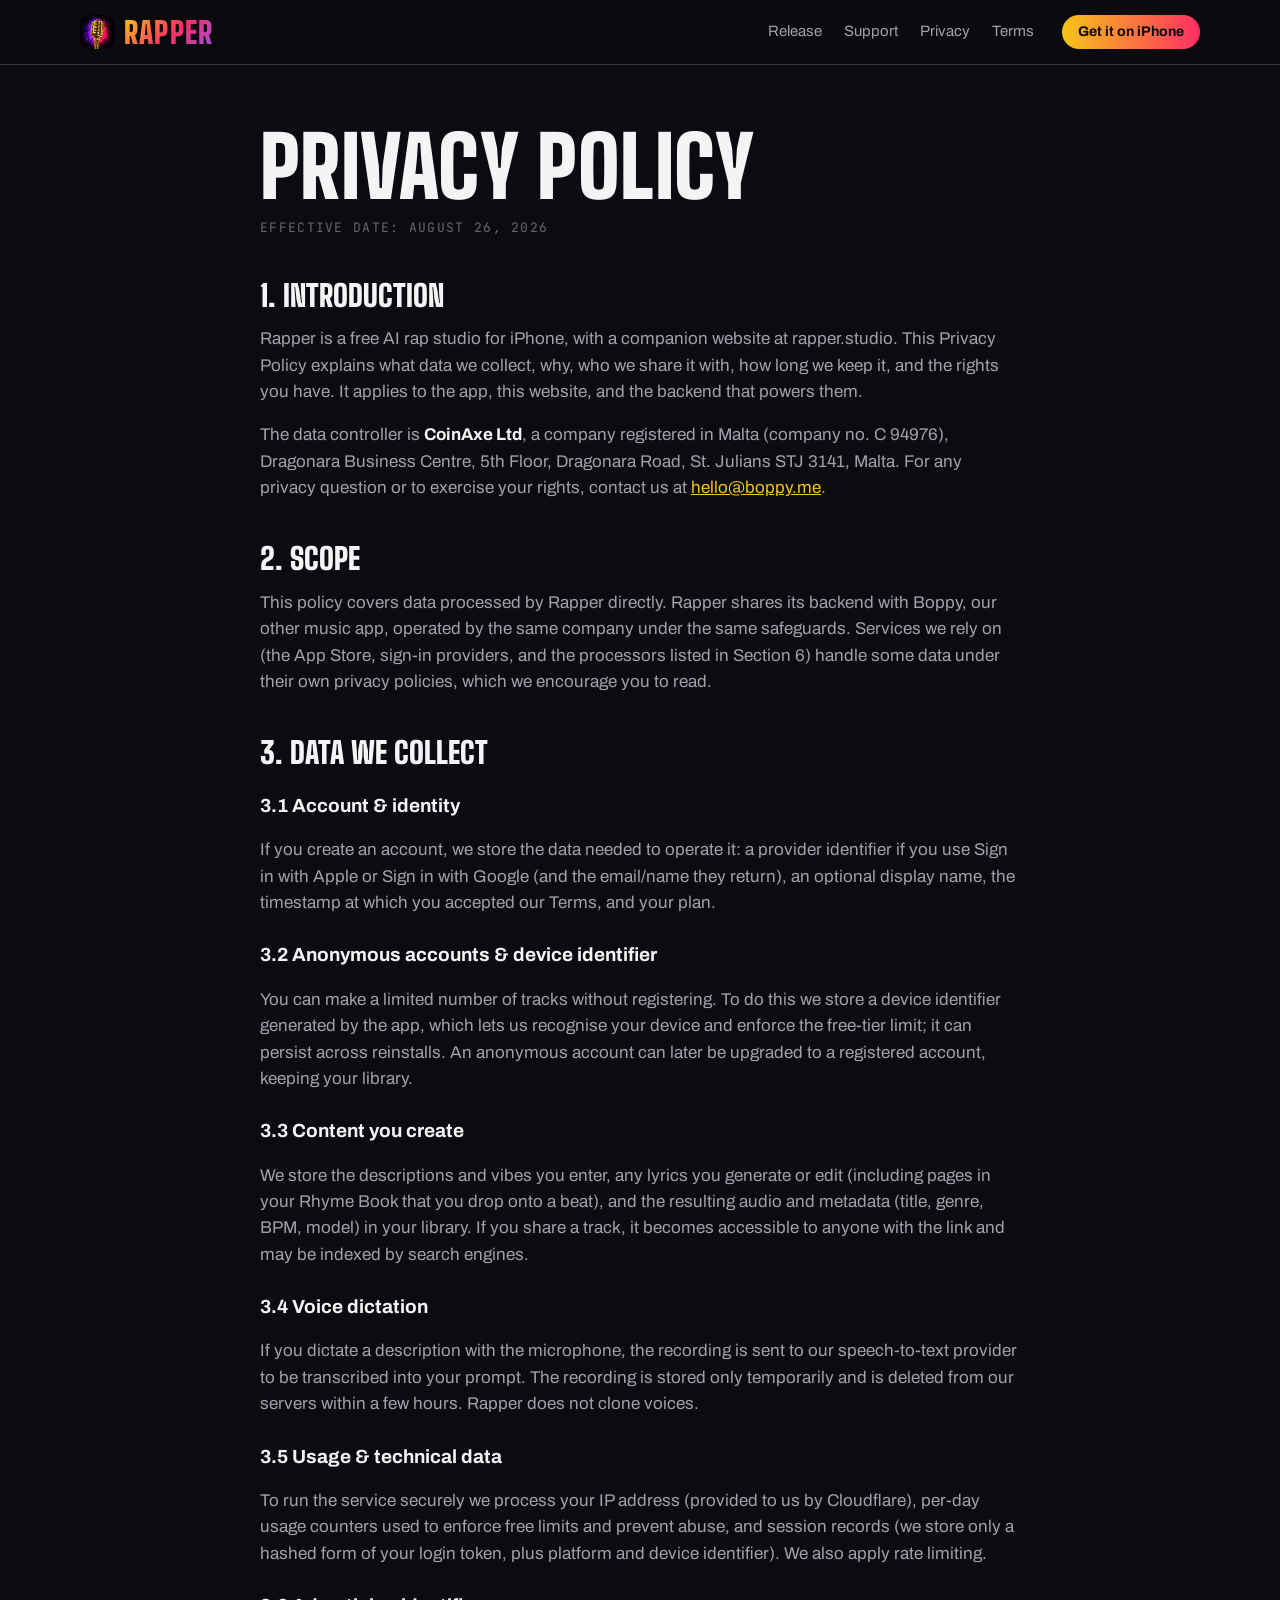
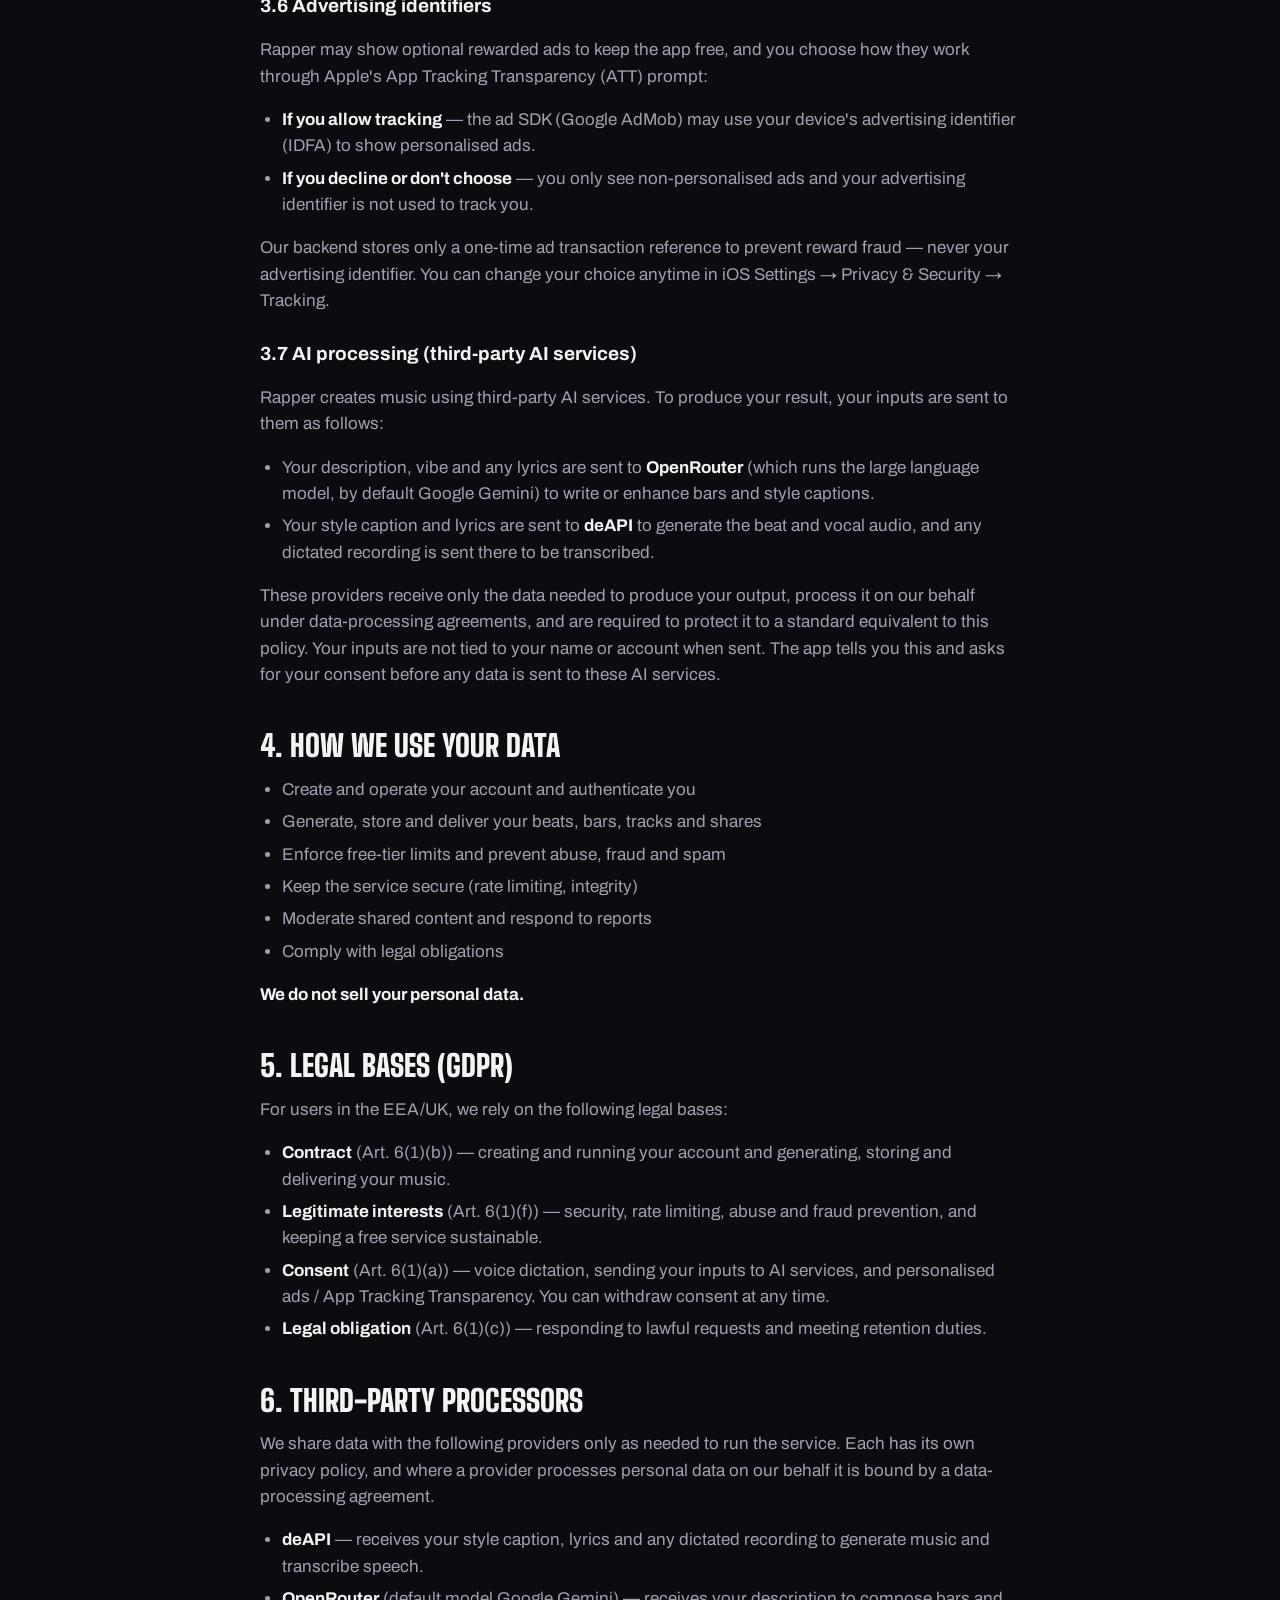
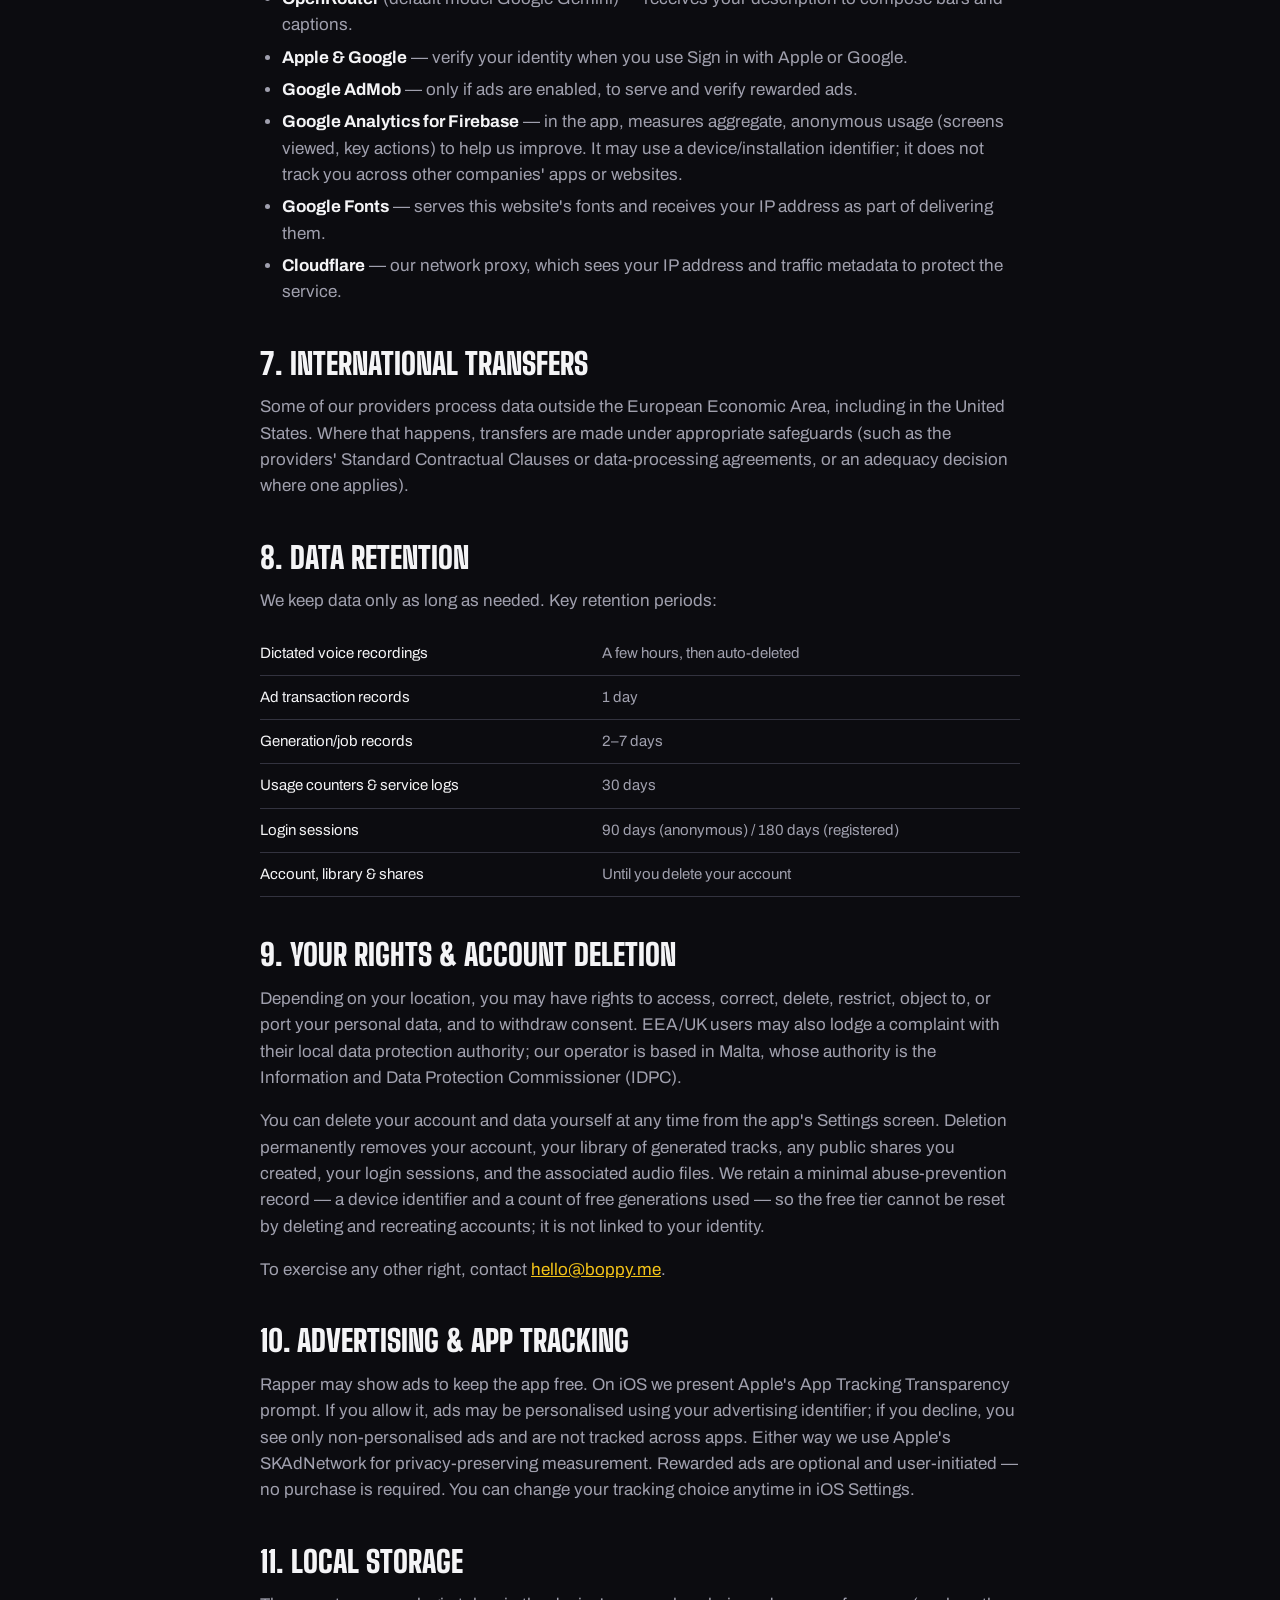
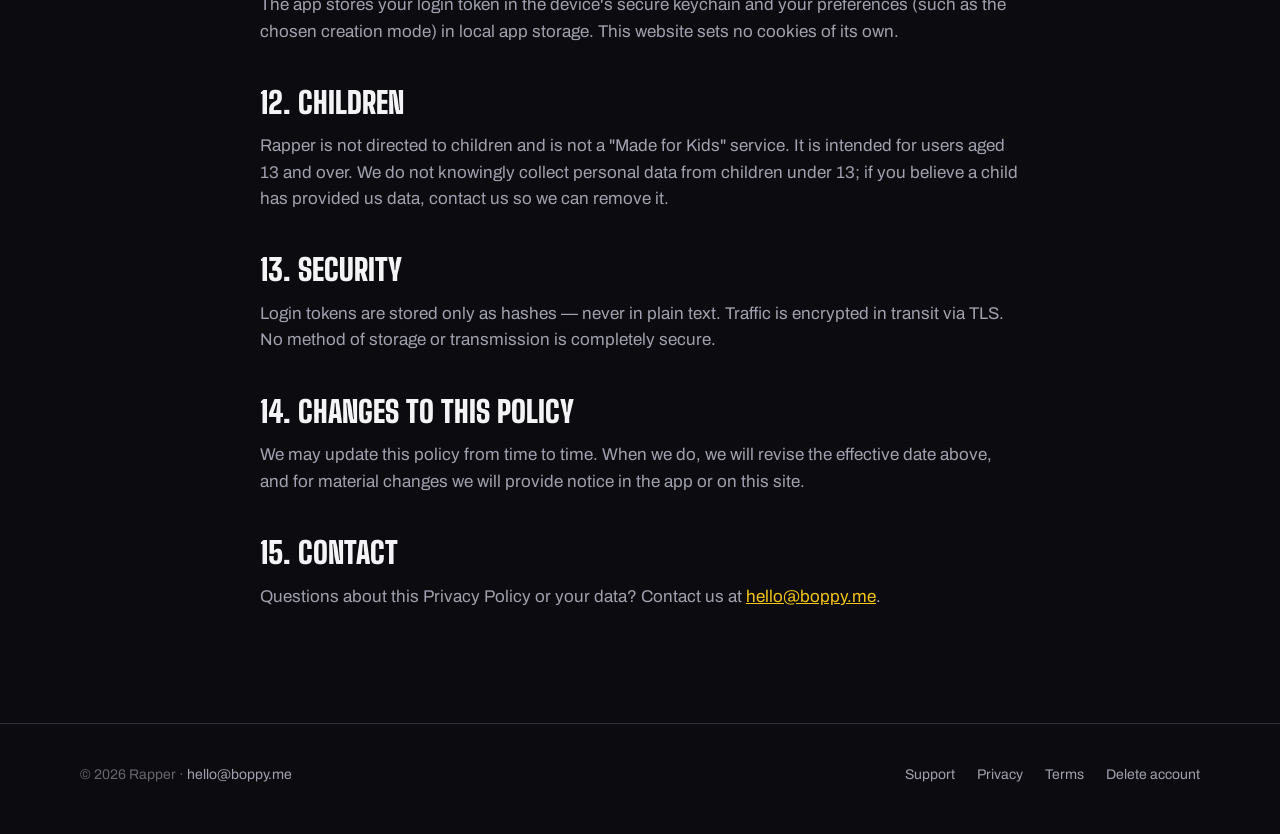
==== commit 80f1e269: "Add an account deletion page — Play blocked review without a working one Google Play refused to acce" ====
--- a/privacy.html
+++ b/privacy.html
@@ -134,6 +134,7 @@
       <a href="/support.html">Support</a>
       <a href="/privacy.html">Privacy</a>
       <a href="/terms.html">Terms</a>
+      <a href="/delete-account.html">Delete account</a>
     </nav>
   </div>
 </footer>
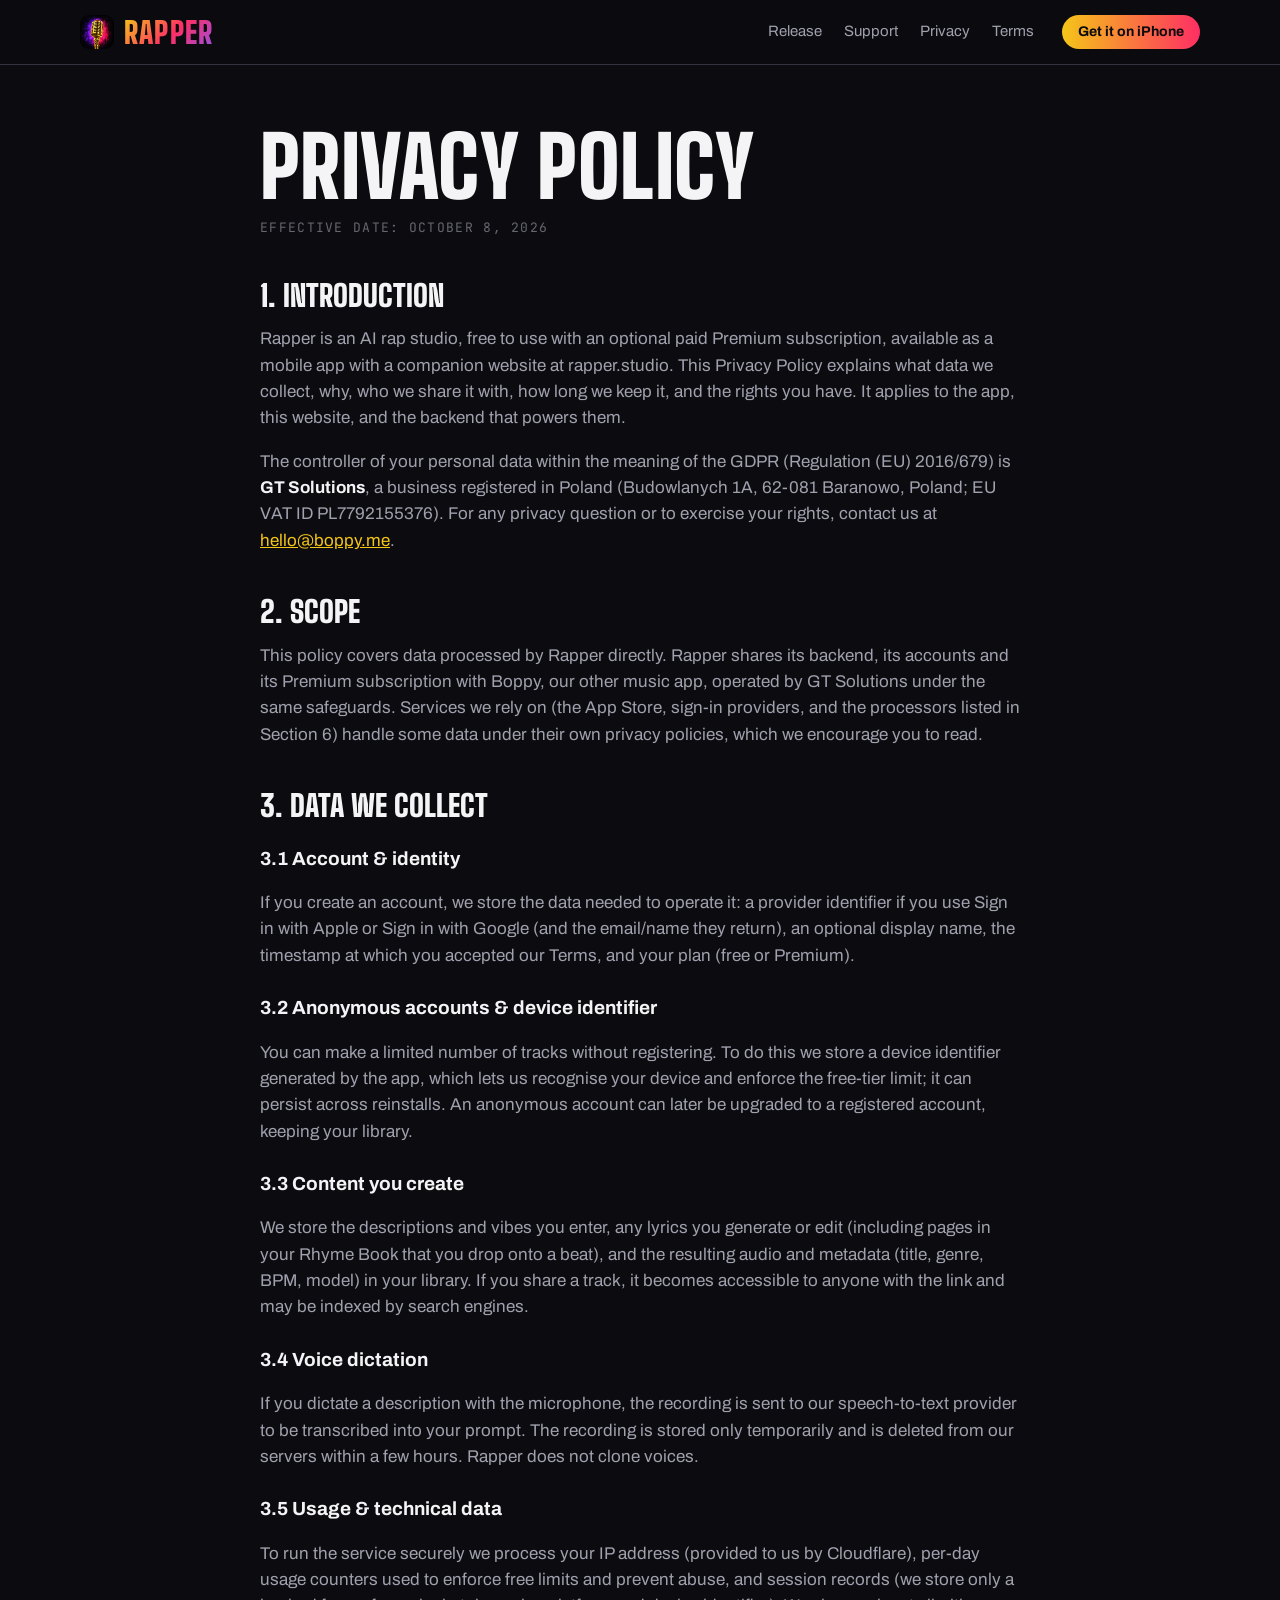
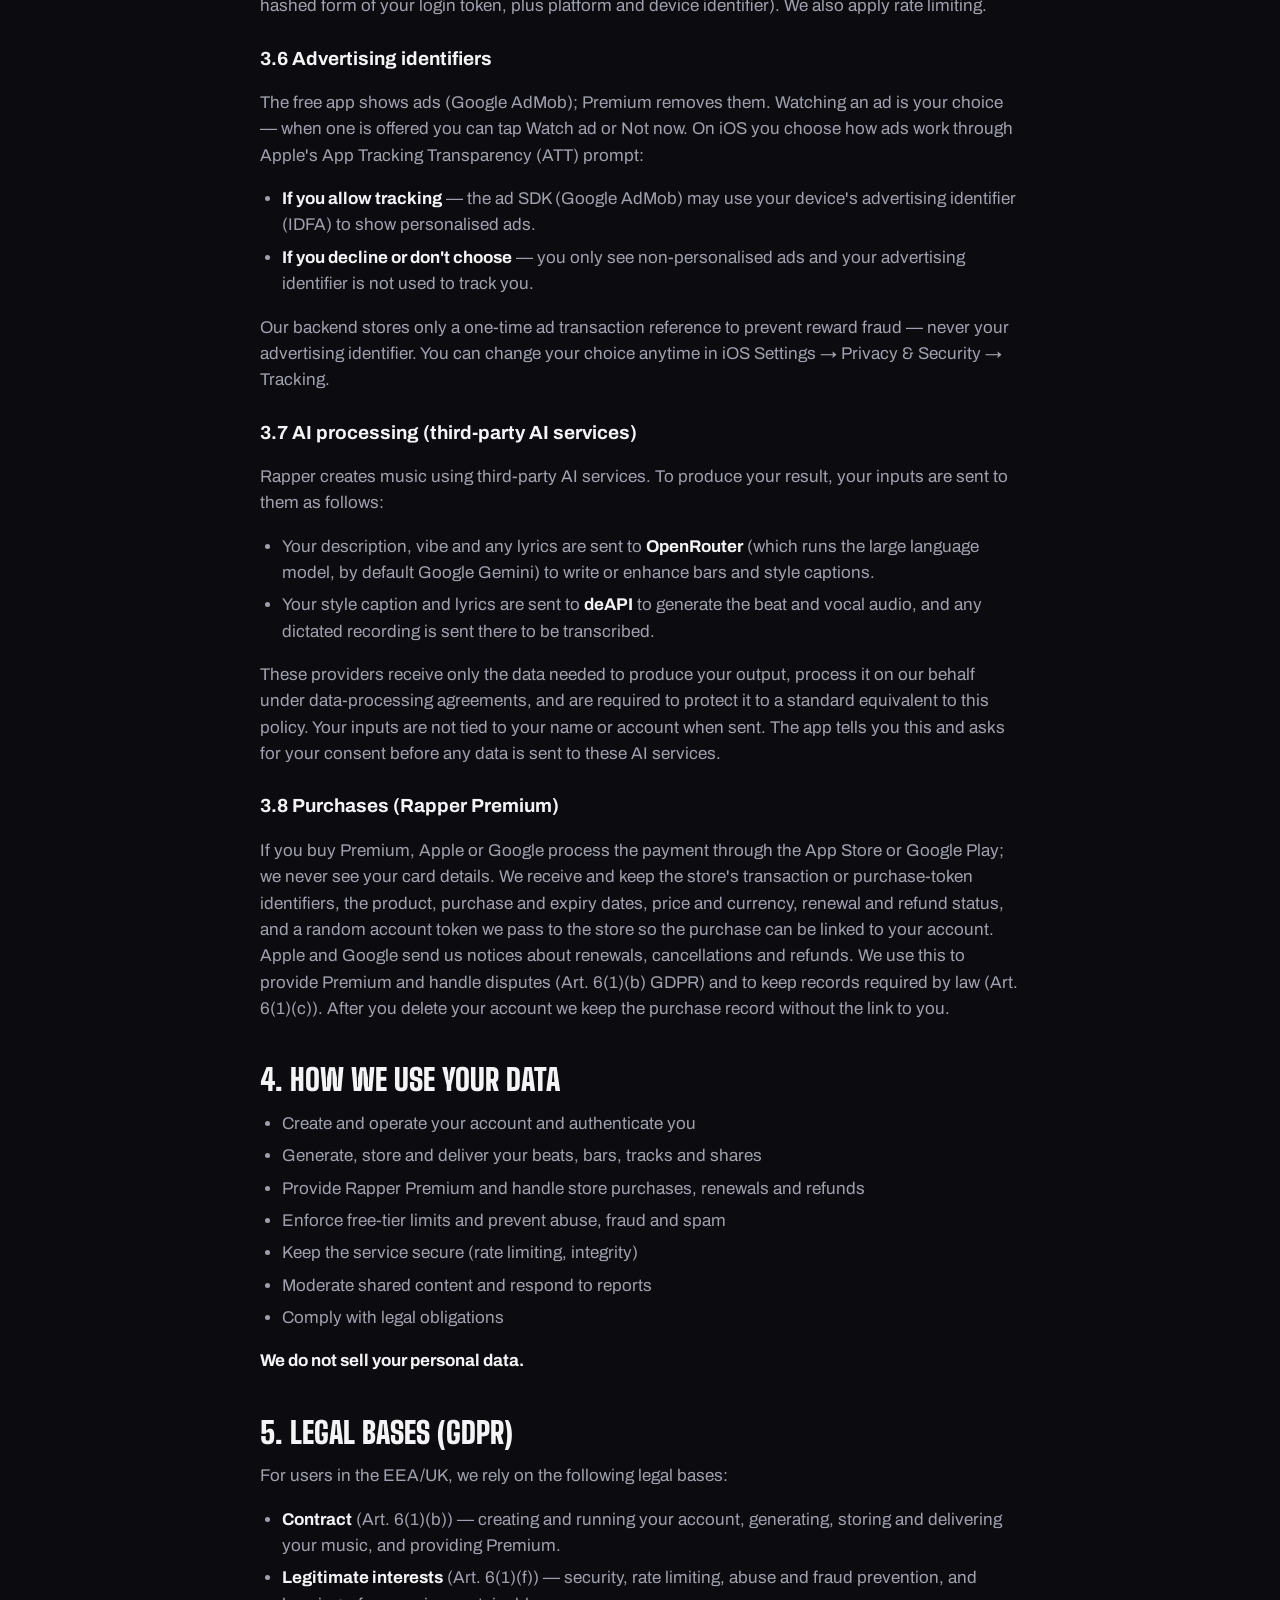
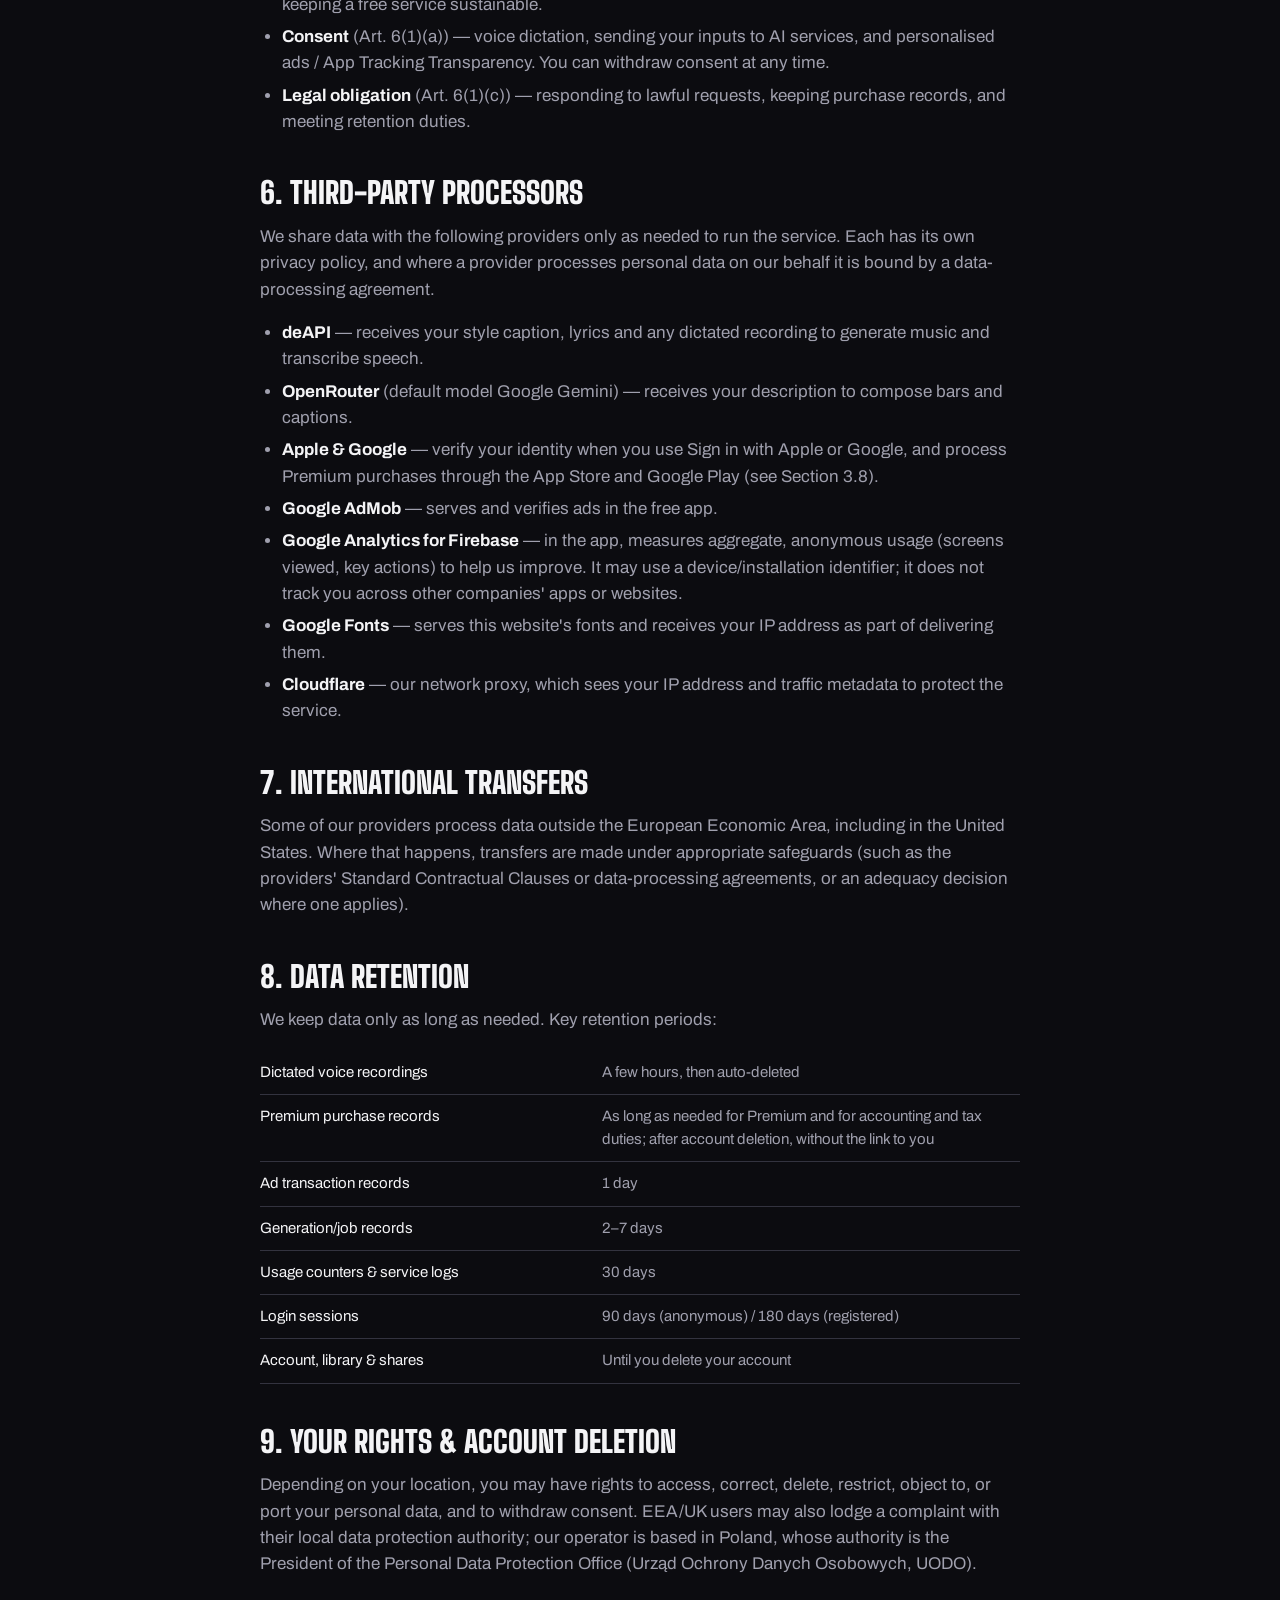
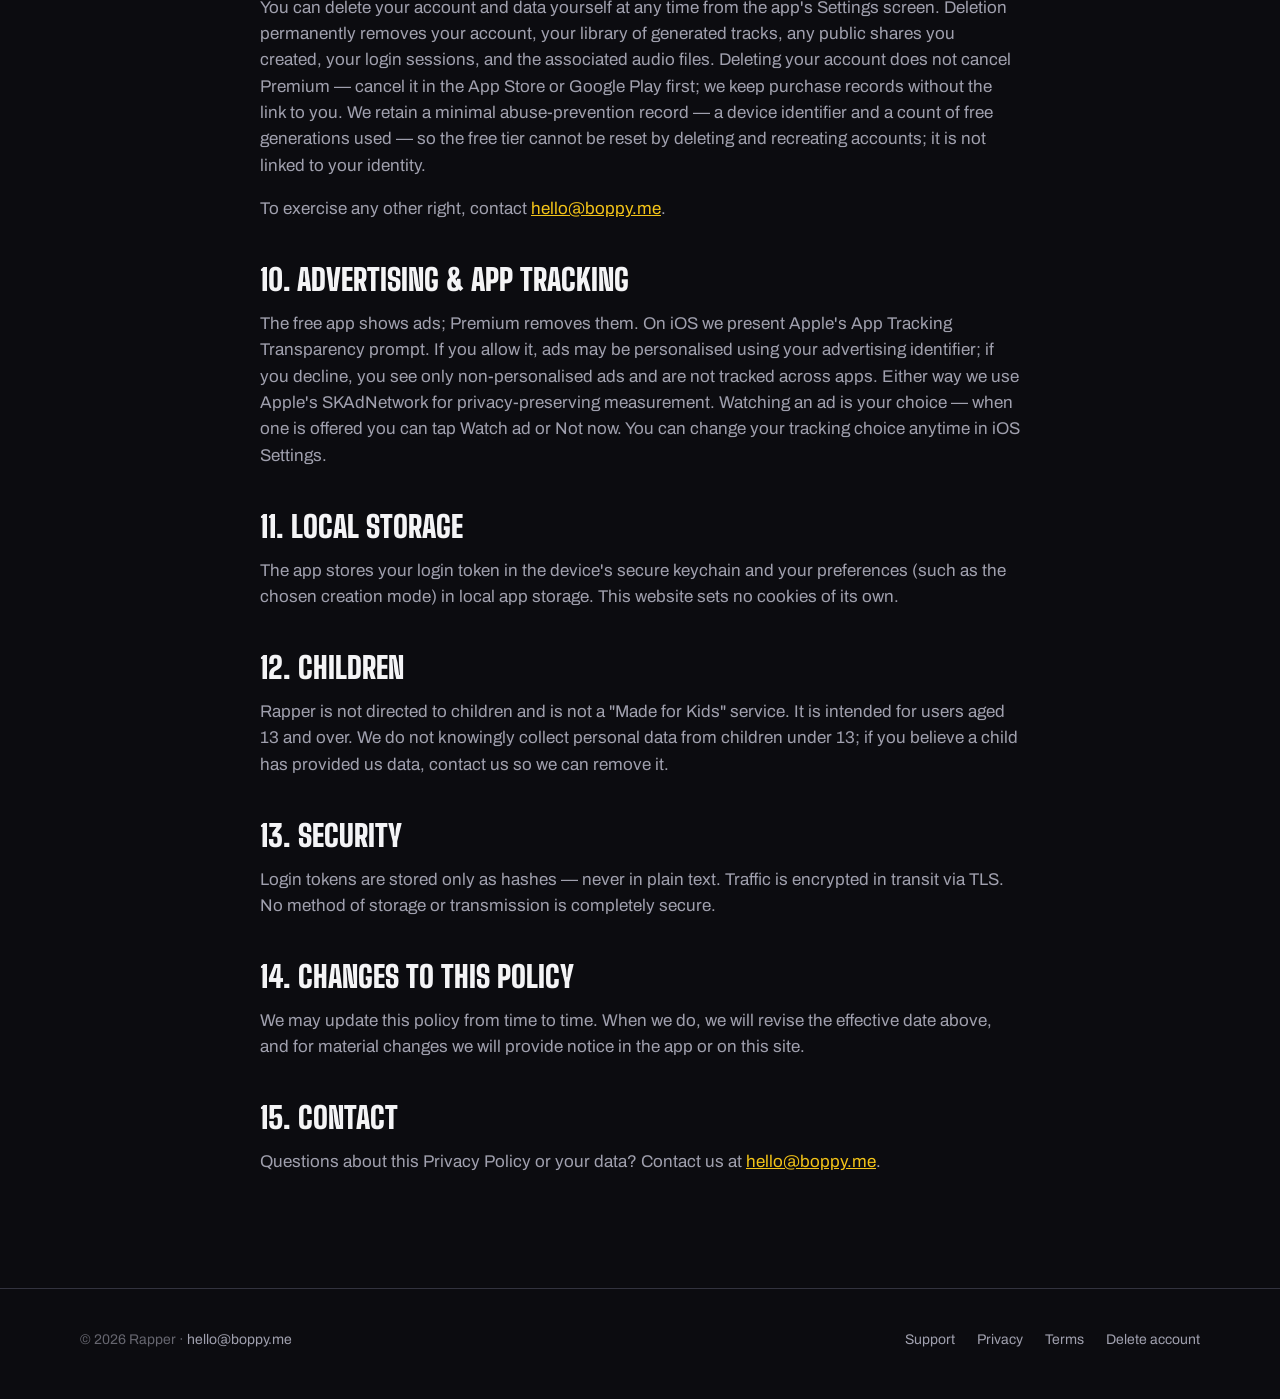
==== commit 4a8621d9: "Name GT Solutions as operator and add Premium terms (T967) Co-Authored-By: Claude Opus 5.5 <noreply@" ====
--- a/privacy.html
+++ b/privacy.html
@@ -23,18 +23,18 @@
 </header>
 <main class="wrap prose">
 <h1>Privacy Policy</h1>
-<p class="meta">Effective date: August 26, 2026</p>
+<p class="meta">Effective date: October 8, 2026</p>
 
 <h2>1. Introduction</h2>
-<p>Rapper is a free AI rap studio for iPhone, with a companion website at rapper.studio. This Privacy Policy explains what data we collect, why, who we share it with, how long we keep it, and the rights you have. It applies to the app, this website, and the backend that powers them.</p>
-<p>The data controller is <strong>CoinAxe Ltd</strong>, a company registered in Malta (company no. C 94976), Dragonara Business Centre, 5th Floor, Dragonara Road, St. Julians STJ 3141, Malta. For any privacy question or to exercise your rights, contact us at <a href="mailto:hello@boppy.me">hello@boppy.me</a>.</p>
+<p>Rapper is an AI rap studio, free to use with an optional paid Premium subscription, available as a mobile app with a companion website at rapper.studio. This Privacy Policy explains what data we collect, why, who we share it with, how long we keep it, and the rights you have. It applies to the app, this website, and the backend that powers them.</p>
+<p>The controller of your personal data within the meaning of the GDPR (Regulation (EU) 2016/679) is <strong>GT Solutions</strong>, a business registered in Poland (Budowlanych 1A, 62-081 Baranowo, Poland; EU VAT ID PL7792155376). For any privacy question or to exercise your rights, contact us at <a href="mailto:hello@boppy.me">hello@boppy.me</a>.</p>
 
 <h2>2. Scope</h2>
-<p>This policy covers data processed by Rapper directly. Rapper shares its backend with Boppy, our other music app, operated by the same company under the same safeguards. Services we rely on (the App Store, sign-in providers, and the processors listed in Section 6) handle some data under their own privacy policies, which we encourage you to read.</p>
+<p>This policy covers data processed by Rapper directly. Rapper shares its backend, its accounts and its Premium subscription with Boppy, our other music app, operated by GT Solutions under the same safeguards. Services we rely on (the App Store, sign-in providers, and the processors listed in Section 6) handle some data under their own privacy policies, which we encourage you to read.</p>
 
 <h2>3. Data we collect</h2>
 <h3>3.1 Account &amp; identity</h3>
-<p>If you create an account, we store the data needed to operate it: a provider identifier if you use Sign in with Apple or Sign in with Google (and the email/name they return), an optional display name, the timestamp at which you accepted our Terms, and your plan.</p>
+<p>If you create an account, we store the data needed to operate it: a provider identifier if you use Sign in with Apple or Sign in with Google (and the email/name they return), an optional display name, the timestamp at which you accepted our Terms, and your plan (free or Premium).</p>
 <h3>3.2 Anonymous accounts &amp; device identifier</h3>
 <p>You can make a limited number of tracks without registering. To do this we store a device identifier generated by the app, which lets us recognise your device and enforce the free-tier limit; it can persist across reinstalls. An anonymous account can later be upgraded to a registered account, keeping your library.</p>
 <h3>3.3 Content you create</h3>
@@ -44,7 +44,7 @@
 <h3>3.5 Usage &amp; technical data</h3>
 <p>To run the service securely we process your IP address (provided to us by Cloudflare), per-day usage counters used to enforce free limits and prevent abuse, and session records (we store only a hashed form of your login token, plus platform and device identifier). We also apply rate limiting.</p>
 <h3>3.6 Advertising identifiers</h3>
-<p>Rapper may show optional rewarded ads to keep the app free, and you choose how they work through Apple's App Tracking Transparency (ATT) prompt:</p>
+<p>The free app shows ads (Google AdMob); Premium removes them. Watching an ad is your choice — when one is offered you can tap Watch ad or Not now. On iOS you choose how ads work through Apple's App Tracking Transparency (ATT) prompt:</p>
 <ul>
 <li><strong>If you allow tracking</strong> — the ad SDK (Google AdMob) may use your device's advertising identifier (IDFA) to show personalised ads.</li>
 <li><strong>If you decline or don't choose</strong> — you only see non-personalised ads and your advertising identifier is not used to track you.</li>
@@ -57,11 +57,14 @@
 <li>Your style caption and lyrics are sent to <strong>deAPI</strong> to generate the beat and vocal audio, and any dictated recording is sent there to be transcribed.</li>
 </ul>
 <p>These providers receive only the data needed to produce your output, process it on our behalf under data-processing agreements, and are required to protect it to a standard equivalent to this policy. Your inputs are not tied to your name or account when sent. The app tells you this and asks for your consent before any data is sent to these AI services.</p>
+<h3>3.8 Purchases (Rapper Premium)</h3>
+<p>If you buy Premium, Apple or Google process the payment through the App Store or Google Play; we never see your card details. We receive and keep the store's transaction or purchase-token identifiers, the product, purchase and expiry dates, price and currency, renewal and refund status, and a random account token we pass to the store so the purchase can be linked to your account. Apple and Google send us notices about renewals, cancellations and refunds. We use this to provide Premium and handle disputes (Art. 6(1)(b) GDPR) and to keep records required by law (Art. 6(1)(c)). After you delete your account we keep the purchase record without the link to you.</p>
 
 <h2>4. How we use your data</h2>
 <ul>
 <li>Create and operate your account and authenticate you</li>
 <li>Generate, store and deliver your beats, bars, tracks and shares</li>
+<li>Provide Rapper Premium and handle store purchases, renewals and refunds</li>
 <li>Enforce free-tier limits and prevent abuse, fraud and spam</li>
 <li>Keep the service secure (rate limiting, integrity)</li>
 <li>Moderate shared content and respond to reports</li>
@@ -72,10 +75,10 @@
 <h2>5. Legal bases (GDPR)</h2>
 <p>For users in the EEA/UK, we rely on the following legal bases:</p>
 <ul>
-<li><strong>Contract</strong> (Art. 6(1)(b)) — creating and running your account and generating, storing and delivering your music.</li>
+<li><strong>Contract</strong> (Art. 6(1)(b)) — creating and running your account, generating, storing and delivering your music, and providing Premium.</li>
 <li><strong>Legitimate interests</strong> (Art. 6(1)(f)) — security, rate limiting, abuse and fraud prevention, and keeping a free service sustainable.</li>
 <li><strong>Consent</strong> (Art. 6(1)(a)) — voice dictation, sending your inputs to AI services, and personalised ads / App Tracking Transparency. You can withdraw consent at any time.</li>
-<li><strong>Legal obligation</strong> (Art. 6(1)(c)) — responding to lawful requests and meeting retention duties.</li>
+<li><strong>Legal obligation</strong> (Art. 6(1)(c)) — responding to lawful requests, keeping purchase records, and meeting retention duties.</li>
 </ul>
 
 <h2>6. Third-party processors</h2>
@@ -83,8 +86,8 @@
 <ul>
 <li><strong>deAPI</strong> — receives your style caption, lyrics and any dictated recording to generate music and transcribe speech.</li>
 <li><strong>OpenRouter</strong> (default model Google Gemini) — receives your description to compose bars and captions.</li>
-<li><strong>Apple &amp; Google</strong> — verify your identity when you use Sign in with Apple or Google.</li>
-<li><strong>Google AdMob</strong> — only if ads are enabled, to serve and verify rewarded ads.</li>
+<li><strong>Apple &amp; Google</strong> — verify your identity when you use Sign in with Apple or Google, and process Premium purchases through the App Store and Google Play (see Section 3.8).</li>
+<li><strong>Google AdMob</strong> — serves and verifies ads in the free app.</li>
 <li><strong>Google Analytics for Firebase</strong> — in the app, measures aggregate, anonymous usage (screens viewed, key actions) to help us improve. It may use a device/installation identifier; it does not track you across other companies' apps or websites.</li>
 <li><strong>Google Fonts</strong> — serves this website's fonts and receives your IP address as part of delivering them.</li>
 <li><strong>Cloudflare</strong> — our network proxy, which sees your IP address and traffic metadata to protect the service.</li>
@@ -97,6 +100,7 @@
 <p>We keep data only as long as needed. Key retention periods:</p>
 <table>
 <tr><td>Dictated voice recordings</td><td>A few hours, then auto-deleted</td></tr>
+<tr><td>Premium purchase records</td><td>As long as needed for Premium and for accounting and tax duties; after account deletion, without the link to you</td></tr>
 <tr><td>Ad transaction records</td><td>1 day</td></tr>
 <tr><td>Generation/job records</td><td>2–7 days</td></tr>
 <tr><td>Usage counters &amp; service logs</td><td>30 days</td></tr>
@@ -105,12 +109,12 @@
 </table>
 
 <h2>9. Your rights &amp; account deletion</h2>
-<p>Depending on your location, you may have rights to access, correct, delete, restrict, object to, or port your personal data, and to withdraw consent. EEA/UK users may also lodge a complaint with their local data protection authority; our operator is based in Malta, whose authority is the Information and Data Protection Commissioner (IDPC).</p>
-<p>You can delete your account and data yourself at any time from the app's Settings screen. Deletion permanently removes your account, your library of generated tracks, any public shares you created, your login sessions, and the associated audio files. We retain a minimal abuse-prevention record — a device identifier and a count of free generations used — so the free tier cannot be reset by deleting and recreating accounts; it is not linked to your identity.</p>
+<p>Depending on your location, you may have rights to access, correct, delete, restrict, object to, or port your personal data, and to withdraw consent. EEA/UK users may also lodge a complaint with their local data protection authority; our operator is based in Poland, whose authority is the President of the Personal Data Protection Office (Urząd Ochrony Danych Osobowych, UODO).</p>
+<p>You can delete your account and data yourself at any time from the app's Settings screen. Deletion permanently removes your account, your library of generated tracks, any public shares you created, your login sessions, and the associated audio files. Deleting your account does not cancel Premium — cancel it in the App Store or Google Play first; we keep purchase records without the link to you. We retain a minimal abuse-prevention record — a device identifier and a count of free generations used — so the free tier cannot be reset by deleting and recreating accounts; it is not linked to your identity.</p>
 <p>To exercise any other right, contact <a href="mailto:hello@boppy.me">hello@boppy.me</a>.</p>
 
 <h2>10. Advertising &amp; App Tracking</h2>
-<p>Rapper may show ads to keep the app free. On iOS we present Apple's App Tracking Transparency prompt. If you allow it, ads may be personalised using your advertising identifier; if you decline, you see only non-personalised ads and are not tracked across apps. Either way we use Apple's SKAdNetwork for privacy-preserving measurement. Rewarded ads are optional and user-initiated — no purchase is required. You can change your tracking choice anytime in iOS Settings.</p>
+<p>The free app shows ads; Premium removes them. On iOS we present Apple's App Tracking Transparency prompt. If you allow it, ads may be personalised using your advertising identifier; if you decline, you see only non-personalised ads and are not tracked across apps. Either way we use Apple's SKAdNetwork for privacy-preserving measurement. Watching an ad is your choice — when one is offered you can tap Watch ad or Not now. You can change your tracking choice anytime in iOS Settings.</p>
 
 <h2>11. Local storage</h2>
 <p>The app stores your login token in the device's secure keychain and your preferences (such as the chosen creation mode) in local app storage. This website sets no cookies of its own.</p>
